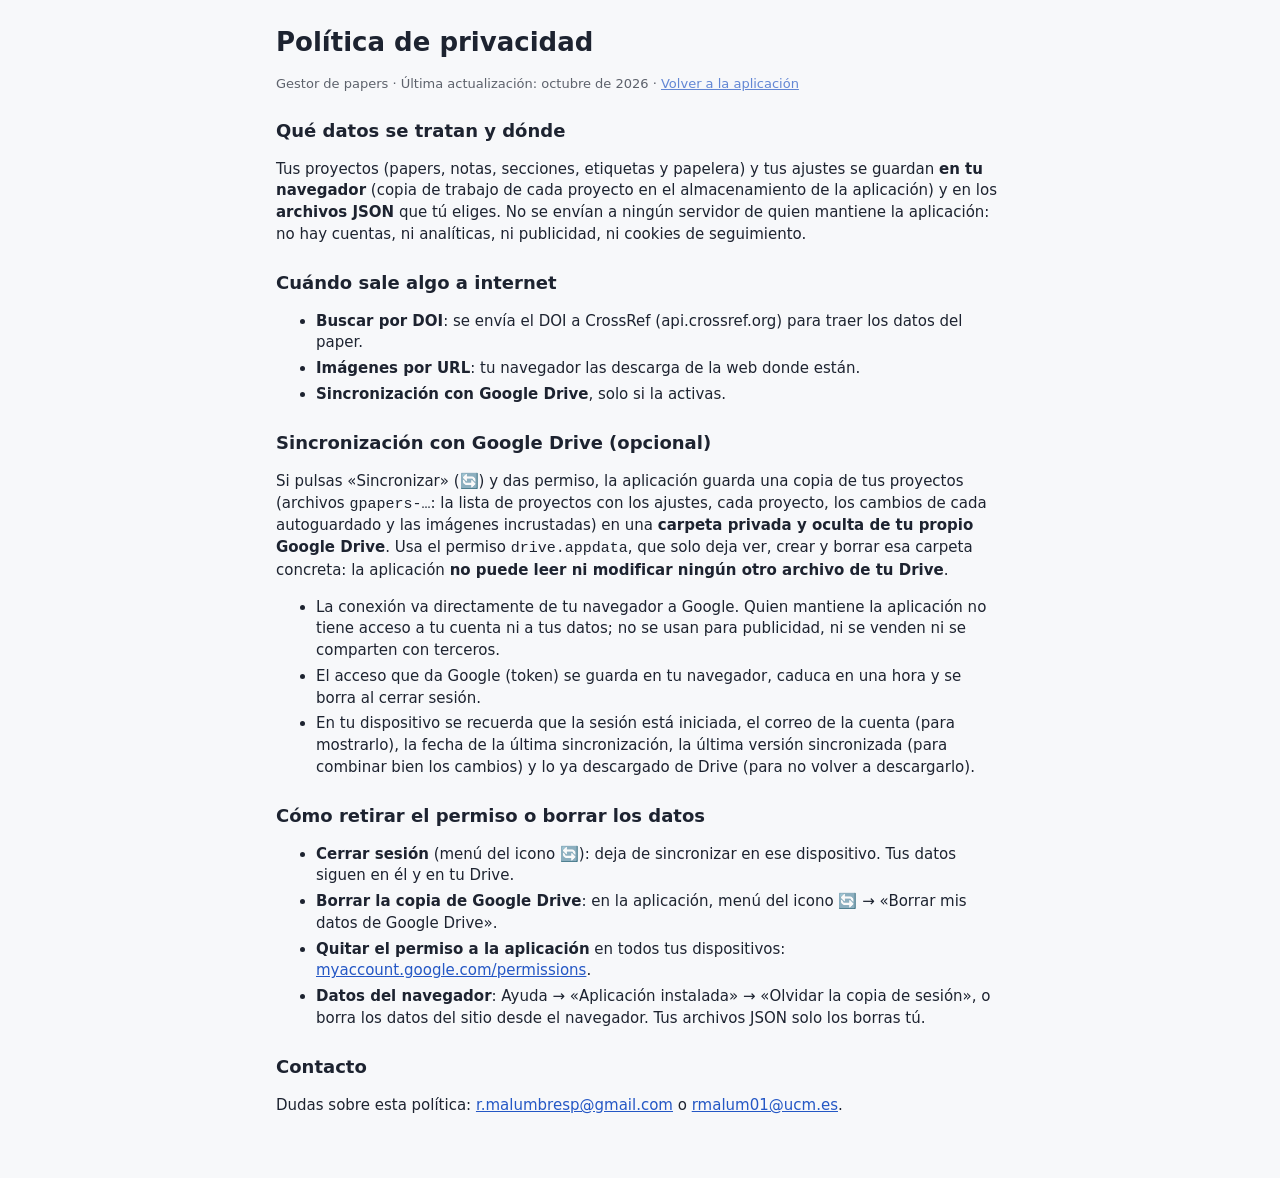
==== privacidad.html @ 2dcca3e3 "Proyectos: varias bibliotecas, un JSON por proyecto y todas en Google Drive (v32.0) - Cabecera «Pape" ====
<!DOCTYPE html>
<html lang="es"><head><meta charset="utf-8">
<meta name="viewport" content="width=device-width,initial-scale=1">
<title>Política de privacidad · Gestor de papers</title><link rel="stylesheet" href="style.css"><link rel="icon" href="icon-192.png">
<style>main.pv{max-width:760px;margin:0 auto;padding:24px 16px 48px}main.pv h1{font-size:26px;margin:0 0 4px}main.pv h2{font-size:18px;margin:24px 0 6px}main.pv li{margin:4px 0}main.pv a{color:var(--pri)}</style></head>
<body><main class="pv">
<h1>Política de privacidad</h1>
<p class="sub">Gestor de papers · Última actualización: octubre de 2026 · <a href="./">Volver a la aplicación</a></p>

<h2>Qué datos se tratan y dónde</h2>
<p>Tus proyectos (papers, notas, secciones, etiquetas y papelera) y tus ajustes se guardan <b>en tu navegador</b> (copia de trabajo de cada proyecto en el almacenamiento de la aplicación) y en los <b>archivos JSON</b> que tú eliges. No se envían a ningún servidor de quien mantiene la aplicación: no hay cuentas, ni analíticas, ni publicidad, ni cookies de seguimiento.</p>

<h2>Cuándo sale algo a internet</h2>
<ul><li><b>Buscar por DOI</b>: se envía el DOI a CrossRef (api.crossref.org) para traer los datos del paper.</li>
<li><b>Imágenes por URL</b>: tu navegador las descarga de la web donde están.</li>
<li><b>Sincronización con Google Drive</b>, solo si la activas.</li></ul>

<h2>Sincronización con Google Drive (opcional)</h2>
<p>Si pulsas «Sincronizar» (🔄) y das permiso, la aplicación guarda una copia de tus proyectos (archivos <code>gpapers-…</code>: la lista de proyectos con los ajustes, cada proyecto, los cambios de cada autoguardado y las imágenes incrustadas) en una <b>carpeta privada y oculta de tu propio Google Drive</b>. Usa el permiso <code>drive.appdata</code>, que solo deja ver, crear y borrar esa carpeta concreta: la aplicación <b>no puede leer ni modificar ningún otro archivo de tu Drive</b>.</p>
<ul><li>La conexión va directamente de tu navegador a Google. Quien mantiene la aplicación no tiene acceso a tu cuenta ni a tus datos; no se usan para publicidad, ni se venden ni se comparten con terceros.</li>
<li>El acceso que da Google (token) se guarda en tu navegador, caduca en una hora y se borra al cerrar sesión.</li>
<li>En tu dispositivo se recuerda que la sesión está iniciada, el correo de la cuenta (para mostrarlo), la fecha de la última sincronización, la última versión sincronizada (para combinar bien los cambios) y lo ya descargado de Drive (para no volver a descargarlo).</li></ul>

<h2>Cómo retirar el permiso o borrar los datos</h2>
<ul><li><b>Cerrar sesión</b> (menú del icono 🔄): deja de sincronizar en ese dispositivo. Tus datos siguen en él y en tu Drive.</li>
<li><b>Borrar la copia de Google Drive</b>: en la aplicación, menú del icono 🔄 → «Borrar mis datos de Google Drive».</li>
<li><b>Quitar el permiso a la aplicación</b> en todos tus dispositivos: <a href="https://myaccount.google.com/permissions">myaccount.google.com/permissions</a>.</li>
<li><b>Datos del navegador</b>: Ayuda → «Aplicación instalada» → «Olvidar la copia de sesión», o borra los datos del sitio desde el navegador. Tus archivos JSON solo los borras tú.</li></ul>

<h2>Contacto</h2>
<p>Dudas sobre esta política: <a href="mailto:r.malumbresp@gmail.com">r.malumbresp@gmail.com</a> o <a href="mailto:rmalum01@ucm.es">rmalum01@ucm.es</a>.</p>
</main></body></html>
---- style.css ----
:root{--bg:#f7f8fa;--fg:#1d2330;--card:#fff;--bd:#d5d9e2;--pri:#2457c5;--red:#b3261e}
@media(prefers-color-scheme:dark){:root{--bg:#161a22;--fg:#e6e9f0;--card:#1f2430;--bd:#394055;--pri:#6e97ee;--red:#f2877f}}
*{box-sizing:border-box}body{margin:0;font:15px/1.45 system-ui,sans-serif;background:var(--bg);color:var(--fg)}
header{display:flex;flex-wrap:wrap;gap:12px;align-items:center;padding:10px 16px;border-bottom:1px solid var(--bd)}
h1{margin:0;font-size:20px}#fname{opacity:.7;flex:1;white-space:nowrap;overflow:hidden;text-overflow:ellipsis;min-width:8ch}
.pj{display:flex;align-items:center;gap:2px;margin-left:-6px}.pjs{font-size:20px;opacity:.4;margin-right:4px}#pjName{font-weight:600;font-size:18px;font-family:inherit;color:inherit;background:none;border:0;border-bottom:1px dashed transparent;border-radius:0;padding:2px 2px;max-width:40vw;min-width:4ch;field-sizing:content}#pjName:hover{border-bottom-color:var(--bd)}#pjName:focus{outline:none;border-bottom:1px solid var(--pri)}#pjBtn{padding:2px 7px;font-size:13px;line-height:1.2}#ctx .pji small{opacity:.6;margin-left:6px}#ctx hr{border:0;border-top:1px solid var(--bd);margin:4px 0;width:100%}
#app{display:grid;grid-template-columns:280px 1fr;gap:16px;padding:16px}
@media(max-width:760px){#app{grid-template-columns:1fr}}
aside{display:flex;flex-direction:column;gap:10px}
.row{display:flex;flex-wrap:wrap;gap:8px;align-items:center}
input,select,textarea,button{font:inherit;color:inherit;background:var(--card);border:1px solid var(--bd);border-radius:6px;padding:6px 9px}
textarea{width:100%;min-height:90px}button{cursor:pointer}button.pri{background:var(--pri);color:#fff;border-color:var(--pri)}
button.danger{color:var(--red)}input[type=color]{padding:0;width:36px;height:32px}
.card{background:var(--card);border:1px solid var(--bd);border-radius:8px;padding:12px;margin-top:10px}
.card h3{margin:0 0 4px}.card a,dialog a{color:var(--pri);word-break:break-all}.empty{opacity:.7}
.chip{display:inline-block;margin:2px 4px 2px 0;padding:2px 10px;border-radius:99px;border:2px solid var(--c);font-size:13px;opacity:.55;user-select:none}
.chip.on{background:var(--c);color:#fff;opacity:1;text-shadow:0 0 2px #0008}.chip[onclick]{cursor:pointer}
dialog{width:min(760px,96vw);max-height:92vh;overflow:auto;background:var(--bg);color:var(--fg);border:1px solid var(--bd);border-radius:10px}
dialog::backdrop{background:#0006}.tabs{display:flex;gap:6px;margin:10px 0}.tabs .on{background:var(--pri);color:#fff}
.grid{display:grid;grid-template-columns:1fr 1fr;gap:8px}.grid label{display:flex;flex-direction:column;font-size:13px}
.grid .w{grid-column:1/-1}@media(max-width:560px){.grid{grid-template-columns:1fr}}
.grid label.chk{flex-direction:row;align-items:center;gap:6px;grid-column:1/-1}
h2.grp{border-left:6px solid;padding-left:8px;margin:20px 0 0;font-size:17px}
.sel{display:flex;gap:6px;align-items:center;font-size:13px;opacity:.85}.sel input{width:auto}aside .row select{flex:1}
#app{grid-template-columns:auto 1fr}main{min-width:0}
aside{width:272px;gap:2px;transition:width .15s}aside.min{width:48px}
.sh{display:flex;gap:10px;align-items:center;width:100%;position:relative;text-align:left;background:none;border:0;padding:8px 10px;font-weight:600}
.sh:hover{background:var(--card)}.ic{width:24px;text-align:center;font-size:17px}
.sb{padding:2px 6px 12px;display:flex;flex-direction:column;gap:8px}.sb button{text-align:left}#sortUI{display:flex;flex-direction:column;gap:6px}
.sg.fold .sb,aside.min .sb,aside.min .lbl{display:none}
.dot{display:inline-block;width:8px;height:8px;border-radius:50%;background:var(--pri);margin-left:auto}.dot[hidden]{display:none}
aside.min .dot{position:absolute;top:6px;right:6px}.sb .chip{margin:2px 4px 2px 0}.sub{font-size:13px;opacity:.7}
@media(max-width:760px){#app{grid-template-columns:auto 1fr}aside{width:220px}aside.min{width:48px}}
.bar{display:flex;flex-wrap:wrap;align-items:center;gap:6px}.chips{display:flex;flex-wrap:wrap;align-items:center}.mode{margin:2px 4px;font-size:13px}
.tg{font-weight:600}.tg.on{border-color:var(--pri)}.chips[hidden]{display:none}
.th{display:flex;flex-wrap:wrap;align-items:center;gap:4px 10px}.th h3{margin:0}.tl{display:inline-flex;flex-wrap:wrap}.card>.tl{display:flex;margin-bottom:2px}
#ctx{position:fixed;z-index:50;display:flex;flex-direction:column;min-width:180px;padding:4px;background:var(--card);border:1px solid var(--bd);border-radius:8px;box-shadow:0 4px 16px #0004}
#ctx[hidden]{display:none}#ctx button{border:0;background:none;text-align:left}#ctx button:hover{background:var(--bg)}.ctxh{font-size:12px;opacity:.7;padding:4px 8px}
.ct{display:flex;align-items:center;gap:10px;margin-bottom:4px}
.sm,.ct button{font-size:13px;padding:1px 8px}.ct .rd{margin-left:auto}.ct .x{margin-left:0;border:0;background:none;color:var(--red);font-size:16px;line-height:1;padding:2px 6px}
.nts{margin-top:8px;display:flex;flex-direction:column;gap:8px;border-left:3px solid var(--bd);padding-left:10px}.ntx{white-space:pre-wrap;margin-top:2px}
.tabs{gap:18px;margin:8px 0 12px;border-bottom:1px solid var(--bd)}
.tabs button{border:0;border-bottom:2px solid transparent;border-radius:0;background:none;padding:6px 2px;opacity:.65}
.tabs .on{background:none;color:inherit;border-bottom-color:var(--pri);opacity:1;font-weight:600}
.dh{position:sticky;top:0;z-index:2;display:flex;align-items:flex-start;justify-content:space-between;gap:12px;background:var(--bg);padding:8px 0}
.dh h2{margin:0;font-size:20px;min-width:0;overflow-wrap:anywhere}.dbtn{display:flex;gap:8px;flex-shrink:0}.dbtn button{white-space:nowrap}
.ct .x{border:1px solid var(--red);border-radius:6px;padding:0 7px;line-height:1.3}
.gbox{border:2px dashed transparent;border-radius:10px;padding:0 6px 10px}.gbox.over{border-color:var(--pri);background:color-mix(in srgb,var(--pri) 8%,transparent)}
.card.over{outline:2px solid var(--pri)}.card.drag{opacity:.45}.card[draggable=true],.chip[draggable=true]{cursor:grab}
.drop{padding:12px;border:1px dashed var(--bd);border-radius:8px;text-align:center}
.trb{margin-top:auto}#cfg label{display:flex;flex-direction:column;gap:4px;margin:8px 0}#cfg label.row{flex-direction:row;align-items:center}
#reopen{align-self:stretch;font-size:11px;line-height:1.05;padding:0 9px}
.cpick{display:grid;grid-template-columns:1fr 1fr;gap:2px 12px;margin:0 0 10px}.cpick label{margin:2px 0}.cpick button{grid-column:1/-1;justify-self:start;margin-top:6px}
@media(max-width:520px){.cpick{grid-template-columns:1fr}}
.sct{margin-top:12px;display:flex;flex-direction:column;gap:6px}.scr{display:flex;justify-content:space-between;align-items:center;gap:10px}
.scb{display:flex;gap:4px}.scb button{font-size:13px;padding:2px 8px;min-width:130px}.scb button.rec{border-color:var(--pri);color:var(--pri)}
.seg,.stars{display:flex;gap:4px;margin-top:2px}.seg button.on{background:var(--pri);color:#fff;border-color:var(--pri)}
.stars button{border:0;background:none;font-size:22px;line-height:1;padding:0 2px;opacity:.35}.stars button.on{opacity:1;color:#e0a100}
.au{display:flex;flex-wrap:wrap;justify-content:space-between;align-items:center;gap:4px 12px}.rd{display:inline-flex;align-items:center;gap:8px}
.rst{font-size:12px;padding:0 9px;border:1px solid var(--c);color:var(--c);border-radius:99px;background:none}.stv{color:#e0a100;letter-spacing:1px;font-size:14px}
.ilist{max-height:45vh;overflow:auto;border:1px solid var(--bd);border-radius:8px}.irow{display:flex;gap:8px;align-items:flex-start;padding:6px 10px;border-bottom:1px solid var(--bd);font-size:14px}
.irow input{width:auto;margin-top:4px}.tag-dup{font-size:11px;border:1px solid var(--red);color:var(--red);border-radius:99px;padding:0 6px}#imp textarea{width:100%}
#ex textarea{width:100%;min-height:240px;margin-top:8px}.exchk{display:flex;flex-wrap:wrap;gap:4px 16px}.exchk label.row{flex-direction:row;align-items:center;gap:6px}
.relr{display:block;width:100%;text-align:left;margin-top:4px}.hist{display:flex;flex-direction:column;gap:6px;margin-bottom:8px}.he small{opacity:.7;margin-right:6px}
.ntx{white-space:normal}.md p{margin:.3em 0}.md ul,.md ol{margin:.3em 0;padding-left:1.4em}
.fmt{display:flex;gap:4px;flex-wrap:wrap;margin:6px 0 4px}.fmt button{font-size:13px;padding:1px 9px}.fmt button.on{border-color:var(--pri);color:var(--pri)}

.tplr{display:flex;flex-direction:column;gap:4px;margin-bottom:8px}.tplr textarea{width:100%;min-height:60px}
.fmtw{display:flex;align-items:stretch;gap:6px;margin:6px 0 4px}
.fmth{font-size:13px;font-weight:600;padding:1px 9px;flex-shrink:0}.fmtw.open .fmth{border-color:var(--pri);color:var(--pri)}
.fmtc{display:grid;grid-template-columns:0fr;flex:1;min-width:0;transition:grid-template-columns .3s ease}.fmtw.open .fmtc{grid-template-columns:1fr}
.fmtc>.fmt{overflow:hidden;min-width:0;flex-wrap:nowrap;margin:0;align-items:center;white-space:nowrap}
.fmt .pin{margin-left:auto}.pin:not(.on){filter:grayscale(1);opacity:.55}
@media(prefers-reduced-motion:reduce){.fmtc{transition:none}}
@media(max-width:480px){.fmtw.open .fmtc>.fmt{overflow-x:auto}}
a.nl{color:var(--pri);cursor:pointer;text-decoration:underline dotted}a.nl:hover{background:color-mix(in srgb,var(--pri) 12%,transparent);border-radius:4px}
.nl.broken{color:var(--red);font-size:.9em}.nt.hl{outline:2px solid var(--pri);border-radius:8px;padding:4px}
.svp{margin-top:12px}.svp h3{margin:0 0 4px}.svp .nt{margin:6px 0 6px 10px}#svB{max-height:50vh;overflow:auto;border-top:1px solid var(--bd);margin-top:8px}
.lkr{display:block;width:100%;text-align:left;margin-top:4px}
.trb{margin-top:auto}.trb+.cfgb{margin-top:0}
.sbinfo{margin:6px 0 0;padding:0 10px;font-size:13px;line-height:1.35;opacity:.7}.sbinfo a{color:inherit}aside.min .sbinfo{display:none}   /* qué es la app y enlace a la privacidad, siempre visibles (lo pide Google para verificar la marca) */
.sbsep{border:0;border-top:1px solid var(--bd);margin:6px 10px;align-self:stretch}
.shs{padding:3px 10px;font-size:13px;font-weight:400;opacity:.7}.shs:hover{opacity:1}.shs .ic{font-size:14px}   /* Ayuda, Privacidad y Créditos: más bajos y discretos */
.smb{display:flex;flex-direction:column;gap:2px;padding-left:12px}#sg-more.fold .smb,aside.min .car{display:none}.car{margin-left:auto;font-size:11px;transition:transform .15s}#sg-more:not(.fold) .car{transform:rotate(90deg)}   /* plegados por defecto bajo «Información» */
.twrap{overflow-x:auto;margin-top:10px;border:1px solid var(--bd);border-radius:8px}.tbl{width:100%;border-collapse:collapse;font-size:13px;background:var(--card)}
.tbl th,.tbl td{padding:5px 8px;border-bottom:1px solid var(--bd);text-align:left;vertical-align:middle}.tbl th{white-space:nowrap}.tbl th.sortable{cursor:pointer}.tbl th.sortable:hover{color:var(--pri)}
.tbl .tt{min-width:180px;font-weight:600}.tbl a.tl2{cursor:pointer}.tbl a.tl2:hover{color:var(--pri);text-decoration:underline}.tbl td input[type=checkbox]{width:auto}.tbl .nw{white-space:nowrap}
.tbl tr.rn td{background:var(--bg)}.tbl .chip{font-size:11px;padding:0 7px;margin:1px 3px 1px 0}.tbl .x{border:1px solid var(--red);color:var(--red);border-radius:6px;background:none;padding:0 7px}
.rw.over{background:color-mix(in srgb,var(--pri) 10%,transparent)}.rw.drag{opacity:.45}.rw[draggable=true]{cursor:grab}
#gr{width:min(920px,96vw)}.grhelp{margin-top:8px;padding:14px 18px;border:1px dashed var(--bd);border-radius:8px;font-size:14px;opacity:.6}.grhelp h3{font-size:15px;margin:12px 0 4px}.grhelp h3:first-child{margin-top:0}.grhelp p{margin:4px 0}.grhelp ul,.grhelp ol{margin:4px 0;padding-left:22px}.grhelp li{margin:2px 0}.grtmp{margin-top:10px!important;font-style:italic;font-size:13px}   /* explicación provisional (sin relaciones) */
#gr svg{width:100%;height:auto;max-height:70vh;border:1px solid var(--bd);border-radius:8px;background:var(--card)}#gr .nd{cursor:pointer}#gr .nd:hover circle{stroke:var(--pri);stroke-width:3}#gr text{fill:var(--fg);font-size:11px;pointer-events:none;paint-order:stroke;stroke:var(--card);stroke-width:4px;stroke-linejoin:round}

.stv.none{opacity:.35}.ct .x{flex-shrink:0}

/* F2: barra lateral con fondo y borde propios; «Gestionar» junto al título del grupo, solo en el hueco que deja el texto */
aside{background:color-mix(in srgb,var(--fg) 6%,var(--bg));border:1px solid var(--bd);border-radius:10px;padding:6px 4px}
.sgh{display:flex;align-items:center;min-width:0}.sgh .sh{width:auto;flex:0 0 auto}.sgh .dot{margin-left:6px}
.mgb{flex:1 1 0;min-width:0;overflow:hidden;white-space:nowrap;text-overflow:ellipsis;text-align:center;font-size:12px;padding:2px 6px;margin-right:4px}
aside.min .mgb{display:none}aside.min .sgh .sh{width:100%}

/* F3: cabecera fija de los diálogos (sin hueco por encima) que se estrecha al hacer scroll; apartados plegables de Configuración */
dialog{padding:0 16px 16px}dialog>:first-child:not(.dh){margin-top:16px}
dialog>.dh{margin:0 -16px 8px;padding:16px 16px 8px;align-items:center;border-bottom:1px solid transparent;transition:padding .2s,margin .2s,border-color .2s,box-shadow .2s}
dialog>.dh>*{min-height:34px;display:flex;align-items:center}.dh h2{line-height:1.2;transition:font-size .2s}
dialog>.dh.sm{padding-top:4px;padding-bottom:4px;margin-bottom:20px;border-color:var(--bd);box-shadow:0 2px 6px #0002}dialog>.dh.sm h2{font-size:15px}
details.cs{border:1px solid var(--bd);border-radius:8px;margin:10px 0;background:var(--card)}
details.cs>summary{cursor:pointer;font-size:16px;font-weight:700;padding:9px 12px;list-style:none;display:flex;align-items:center;gap:8px;color:var(--pri)}
details.cs>summary::-webkit-details-marker{display:none}details.cs>summary::before{content:"▸";transition:transform .15s;display:inline-block}details.cs[open]>summary::before{transform:rotate(90deg)}
details.cs[open]>summary{border-bottom:1px solid var(--bd)}.csb{padding:6px 12px 10px}.csb .sct{margin-top:4px}

/* F5: editor de notas con formato en vivo; la barra «Aa» vive dentro del borde del cuadro */
.nbox{border:1px solid var(--bd);border-radius:8px;background:var(--card);margin:6px 0 4px}.nbox:focus-within{border-color:var(--pri);box-shadow:0 0 0 1px var(--pri)}
.ned{min-height:5.2em;padding:8px 10px 2px;outline:none;overflow-wrap:anywhere;cursor:text}.ned div{min-height:1.4em}.ned ul,.ned ol{margin:.2em 0;padding-left:1.4em}
.ned a.nl{user-select:all}.nbox .fmtw{margin:0;padding:2px 6px 6px}.nbox .fmth{border:1px solid var(--bd);background:var(--bg)}

/* F6: barra lateral pegada al borde izquierdo y a todo el alto; búsqueda en una fila; etiquetas en la barra de la tarjeta */
body{min-height:100vh;display:flex;flex-direction:column}#app{flex:1;padding-left:0}
aside{border-left:0;border-radius:0 10px 10px 0;padding-left:6px}
#sg-search .sgh input{flex:1;min-width:0;margin:0 6px 0 2px}#sg-search .sgh .sh{padding:8px 6px 8px 10px}
#sg-search.fold .sgh input,aside.min #sg-search .sgh input{display:none}
.ct .tl{display:flex;flex-wrap:nowrap;align-items:center;margin:0 6px;flex:0 0 auto}.ct .tl .chip{white-space:nowrap}
#app{padding:0}main{padding:16px 16px 16px 0}aside{border-radius:0;border-top:0;border-bottom:0}

/* F8: imagen del paper */
.pimg{display:flex;align-items:center;justify-content:center;overflow:hidden;background:var(--bg);border:1px dashed var(--bd);border-radius:8px;flex:0 0 auto;font-size:22px;opacity:1}
.pimg img{width:100%;height:100%;object-fit:cover;display:block}.pimg.big{width:120px;height:120px;font-size:44px;cursor:pointer}.pimg.sm{width:48px;height:48px;font-size:20px}.pimg.xs{width:28px;height:28px;font-size:14px;display:inline-flex;vertical-align:middle;margin-right:8px}
.pimg.locked{cursor:pointer;opacity:.6}.pimg:has(img){border-style:solid}.imgx{font-size:18px;color:var(--red)}
.imgrow{display:flex;align-items:center;gap:12px}.pimgprev{display:flex;justify-content:center;margin:8px 0}.pimgbox .pimg.big:hover{border-color:var(--pri)}
.card .th .pimg.sm{margin-right:2px}

/* F9: estilos de cita personalizados */
.cugrid{display:grid;grid-template-columns:1fr 1fr;gap:2px 12px}.cugrid label{margin:4px 0}@media(max-width:560px){.cugrid{grid-template-columns:1fr}}
.cuh{font-weight:700;margin:12px 0 2px}.cuh small{font-weight:400}#cuT{font-family:ui-monospace,Menlo,Consolas,monospace;font-size:13px;min-height:80px}
.cuf{display:flex;flex-wrap:wrap;gap:4px}.cuf button{font-size:12px;padding:1px 8px}.cuprev{border:1px dashed var(--bd);border-radius:8px;padding:8px 10px;display:flex;flex-direction:column;gap:6px}
.culn{overflow-wrap:anywhere}.culn small{opacity:.7}.cuhelp code{background:var(--bg);padding:0 3px;border-radius:3px}

/* F10: barra de formato arriba, imagen junto a los títulos, columna de imagen en la tabla */
.nbox .fmtw{padding:6px 6px 0}.ned{padding:6px 10px 8px}
.titlerow{display:flex;gap:12px;align-items:stretch}.titlecol{flex:1;min-width:0;display:flex;flex-direction:column;gap:8px}.titlecol label{margin:0}
.titlerow .pimgbox{display:flex}.titlerow .pimg.big{width:104px;height:auto;min-height:104px;align-self:stretch;font-size:36px}
.pastez{border:1px dashed var(--bd);border-radius:8px;padding:10px;text-align:center;margin:8px 0;opacity:.8}.pastez:focus{outline:2px solid var(--pri);opacity:1}
.tbl td.timg{width:1%;padding:2px 6px}.tbl td.timg .pimg.xs{margin:0;width:36px;height:36px}

.cuf2{width:300px;max-height:68vh;overflow:auto;padding:2px 6px 6px}.cuf2 label{display:flex;flex-direction:column;gap:2px;font-size:13px;margin:4px 0}.cuf2 label.row{flex-direction:row;align-items:center;margin:2px 0}
.cuf2 input,.cuf2 select{font-size:13px;padding:3px 6px;width:100%}.cuf2 input[type=checkbox]{width:auto}.cuf2 code{background:var(--bg);padding:0 3px;border-radius:3px}.cuh2{font-weight:700;font-size:13px;margin:8px 0 0;border-top:1px solid var(--bd);padding-top:6px}
.cugrid2{display:grid;grid-template-columns:1fr 1fr;gap:6px}.cuf2 small{font-size:12px;opacity:.8}

/* F12: tipos propios */
.ctf{display:flex;flex-direction:column;gap:2px}.ctr{display:grid;grid-template-columns:minmax(0,1fr) minmax(0,1fr);gap:8px;align-items:center}.ctr label.row{margin:2px 0}.ctr input[type=text],.ctr input:not([type]){padding:3px 8px}
@media(max-width:560px){.ctr{grid-template-columns:1fr}}

/* F12: ayuda */
#help{width:min(860px,96vw)}#hpq{width:100%;margin:6px 0 4px}.hp h4{margin:14px 0 4px}.hp p,.hp ul,.hp ol{margin:6px 0}.hp li{margin:3px 0}.hp code,kbd{background:var(--bg);border:1px solid var(--bd);border-radius:4px;padding:0 4px;font-size:.9em}
.hpt{border-collapse:collapse;width:100%;margin:6px 0}.hpt th,.hpt td{border-top:1px solid var(--bd);padding:4px 8px;text-align:left;vertical-align:top;font-weight:400}.hpt th{white-space:nowrap;width:1%}
#hpb>details{scroll-margin-top:64px}

/* F13: aviso (toast) */
#toast{position:fixed;left:50%;bottom:16px;transform:translateX(-50%);z-index:100;display:flex;align-items:center;gap:10px;max-width:min(92vw,640px);background:var(--fg);color:var(--bg);padding:10px 14px;border-radius:10px;box-shadow:0 4px 16px #0005}
#toast[hidden]{display:none}#toast button{background:var(--bg);color:var(--fg);border-color:transparent}
#syncBtn{position:relative}.syl{margin-left:6px}#syncBtn:not([data-st=off]) .syl{display:none}#syncBtn[hidden]{display:none}.syi{display:inline-block}
.syb{position:absolute;right:3px;bottom:3px;width:9px;height:9px;border-radius:50%;box-shadow:0 0 0 2px var(--card);display:none}
#syncBtn:not([data-st=off]) .syb{display:block}#syncBtn[data-st=ok] .syb{background:#27ae60}#syncBtn[data-st=busy] .syb{background:var(--pri)}
#syncBtn[data-st=pend] .syb,#syncBtn[data-st=manual] .syb,#syncBtn[data-st=wait] .syb,#syncBtn[data-st=reconnect] .syb{background:#e0a100}#syncBtn[data-st=error] .syb{background:var(--red)}
#syncBtn[data-st=busy] .syi{animation:sySpin 1s linear infinite}@keyframes sySpin{to{transform:rotate(360deg)}}
@media(prefers-reduced-motion:reduce){#syncBtn[data-st=busy] .syi{animation:none}}
#sy,#pv{width:min(640px,96vw)}#cr{width:min(380px,92vw)}
.cred{display:grid;grid-template-columns:auto 1fr;gap:8px 24px;margin:8px 0 4px}.cred dt{font-weight:600;color:var(--pri)}.cred dd{margin:0;opacity:.75}.cred a{color:inherit}.sytx h4{margin:16px 0 4px}.sytx ul,.sytx ol{padding-left:22px}.sytx li{margin:3px 0}
.sybt{margin-top:14px;justify-content:flex-end}.sypv{margin-top:14px;padding:10px;border:1px solid var(--bd);border-radius:8px;background:var(--card)}
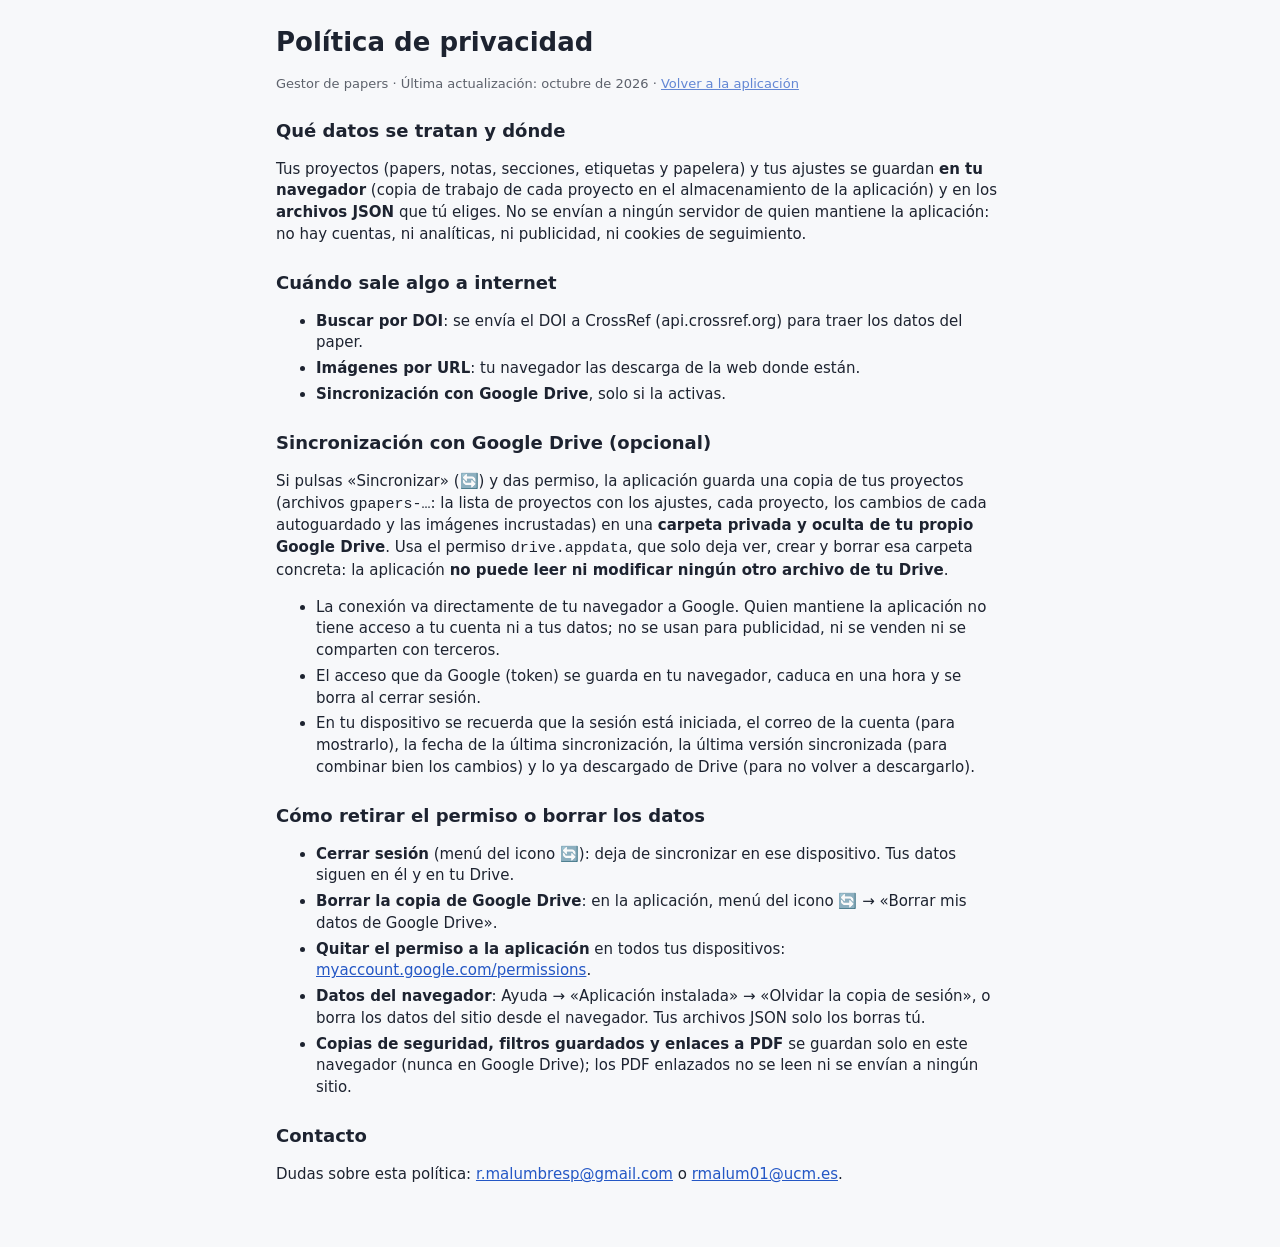
==== commit c46cc7dd: "Copiar cita, filtros guardados y progreso del proyecto; ayuda, README y privacidad (v32.1) Co-Author" ====
--- a/privacidad.html
+++ b/privacidad.html
@@ -25,7 +25,8 @@
 <ul><li><b>Cerrar sesión</b> (menú del icono 🔄): deja de sincronizar en ese dispositivo. Tus datos siguen en él y en tu Drive.</li>
 <li><b>Borrar la copia de Google Drive</b>: en la aplicación, menú del icono 🔄 → «Borrar mis datos de Google Drive».</li>
 <li><b>Quitar el permiso a la aplicación</b> en todos tus dispositivos: <a href="https://myaccount.google.com/permissions">myaccount.google.com/permissions</a>.</li>
-<li><b>Datos del navegador</b>: Ayuda → «Aplicación instalada» → «Olvidar la copia de sesión», o borra los datos del sitio desde el navegador. Tus archivos JSON solo los borras tú.</li></ul>
+<li><b>Datos del navegador</b>: Ayuda → «Aplicación instalada» → «Olvidar la copia de sesión», o borra los datos del sitio desde el navegador. Tus archivos JSON solo los borras tú.</li>
+<li><b>Copias de seguridad, filtros guardados y enlaces a PDF</b> se guardan solo en este navegador (nunca en Google Drive); los PDF enlazados no se leen ni se envían a ningún sitio.</li></ul>
 
 <h2>Contacto</h2>
 <p>Dudas sobre esta política: <a href="mailto:r.malumbresp@gmail.com">r.malumbresp@gmail.com</a> o <a href="mailto:rmalum01@ucm.es">rmalum01@ucm.es</a>.</p>
--- a/style.css
+++ b/style.css
@@ -80,7 +80,7 @@
 .trb{margin-top:auto}.trb+.cfgb{margin-top:0}
 .sbinfo{margin:6px 0 0;padding:0 10px;font-size:13px;line-height:1.35;opacity:.7}.sbinfo a{color:inherit}aside.min .sbinfo{display:none}   /* qué es la app y enlace a la privacidad, siempre visibles (lo pide Google para verificar la marca) */
 .sbsep{border:0;border-top:1px solid var(--bd);margin:6px 10px;align-self:stretch}
-.shs{padding:3px 10px;font-size:13px;font-weight:400;opacity:.7}.shs:hover{opacity:1}.shs .ic{font-size:14px}   /* Ayuda, Privacidad y Créditos: más bajos y discretos */
+.shs{padding:3px 10px;font-size:13px;font-weight:400;opacity:.7}.shs:hover{opacity:1}.shs .ic{font-size:14px}.shs[hidden]{display:none}   /* Ayuda, Privacidad y Créditos: más bajos y discretos */
 .smb{display:flex;flex-direction:column;gap:2px;padding-left:12px}#sg-more.fold .smb,aside.min .car{display:none}.car{margin-left:auto;font-size:11px;transition:transform .15s}#sg-more:not(.fold) .car{transform:rotate(90deg)}   /* plegados por defecto bajo «Información» */
 .twrap{overflow-x:auto;margin-top:10px;border:1px solid var(--bd);border-radius:8px}.tbl{width:100%;border-collapse:collapse;font-size:13px;background:var(--card)}
 .tbl th,.tbl td{padding:5px 8px;border-bottom:1px solid var(--bd);text-align:left;vertical-align:middle}.tbl th{white-space:nowrap}.tbl th.sortable{cursor:pointer}.tbl th.sortable:hover{color:var(--pri)}
@@ -166,3 +166,7 @@
 #sy,#pv{width:min(640px,96vw)}#cr{width:min(380px,92vw)}
 .cred{display:grid;grid-template-columns:auto 1fr;gap:8px 24px;margin:8px 0 4px}.cred dt{font-weight:600;color:var(--pri)}.cred dd{margin:0;opacity:.75}.cred a{color:inherit}.sytx h4{margin:16px 0 4px}.sytx ul,.sytx ol{padding-left:22px}.sytx li{margin:3px 0}
 .sybt{margin-top:14px;justify-content:flex-end}.sypv{margin-top:14px;padding:10px;border:1px solid var(--bd);border-radius:8px;background:var(--card)}
+.dpg{border:1px solid var(--bd);border-radius:8px;padding:8px 10px;margin:10px 0}.dpt{font-size:12px;font-weight:600;opacity:.7;margin-bottom:4px}#bk .irow small,#dp .irow small{opacity:.75}
+#ps .pji2{display:block;width:100%;text-align:left;margin:4px 0}#ps .pji2 small{opacity:.6;margin-left:6px}
+.pdfrow{display:flex;flex-wrap:wrap;gap:8px;align-items:center}.pdfrow small{flex-basis:100%;opacity:.7}.pdfrow label{display:flex;align-items:center;gap:4px}
+#pjProg{display:flex;align-items:center;gap:6px;font-size:12px;opacity:.85}.pjb{display:flex;width:70px;height:7px;border-radius:99px;background:var(--bd);overflow:hidden}.pjb i{display:block;height:100%}.cpb{padding:2px 6px}#sg-search .sb .row select{flex:1;min-width:0}
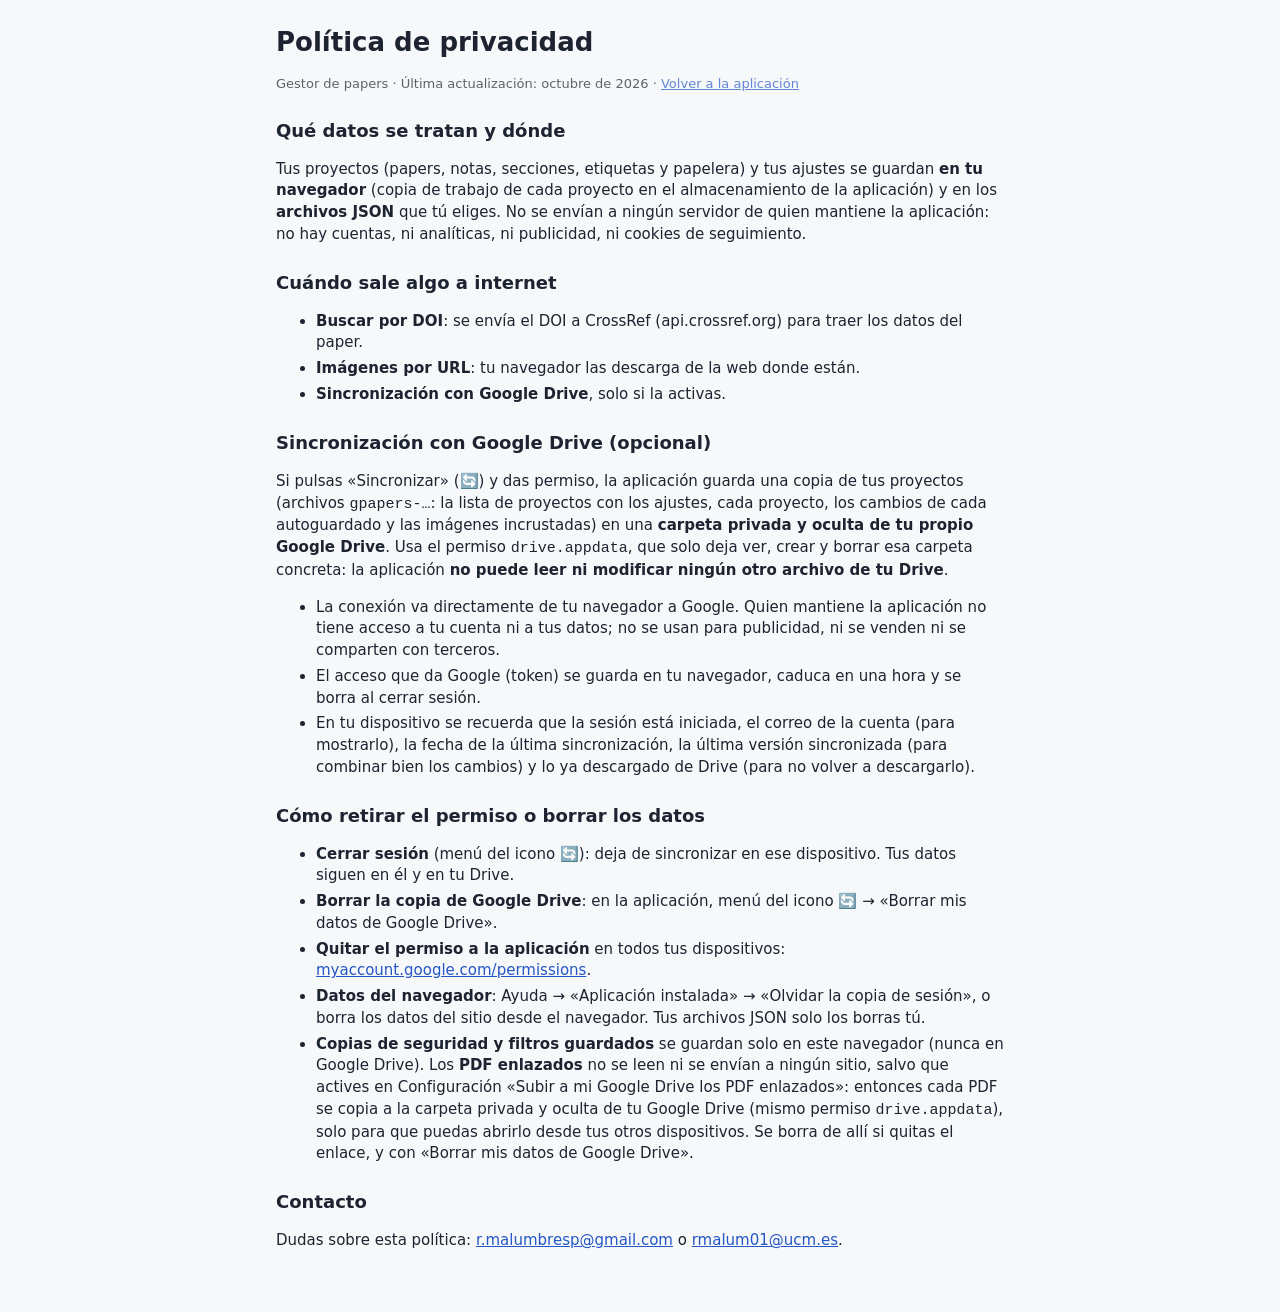
==== commit cbed03a7: "Opción «Subir a mi Google Drive los PDF enlazados» (carpeta oculta, abrir desde otros dispositivos) " ====
--- a/privacidad.html
+++ b/privacidad.html
@@ -26,7 +26,7 @@
 <li><b>Borrar la copia de Google Drive</b>: en la aplicación, menú del icono 🔄 → «Borrar mis datos de Google Drive».</li>
 <li><b>Quitar el permiso a la aplicación</b> en todos tus dispositivos: <a href="https://myaccount.google.com/permissions">myaccount.google.com/permissions</a>.</li>
 <li><b>Datos del navegador</b>: Ayuda → «Aplicación instalada» → «Olvidar la copia de sesión», o borra los datos del sitio desde el navegador. Tus archivos JSON solo los borras tú.</li>
-<li><b>Copias de seguridad, filtros guardados y enlaces a PDF</b> se guardan solo en este navegador (nunca en Google Drive); los PDF enlazados no se leen ni se envían a ningún sitio.</li></ul>
+<li><b>Copias de seguridad y filtros guardados</b> se guardan solo en este navegador (nunca en Google Drive). Los <b>PDF enlazados</b> no se leen ni se envían a ningún sitio, salvo que actives en Configuración «Subir a mi Google Drive los PDF enlazados»: entonces cada PDF se copia a la carpeta privada y oculta de tu Google Drive (mismo permiso <code>drive.appdata</code>), solo para que puedas abrirlo desde tus otros dispositivos. Se borra de allí si quitas el enlace, y con «Borrar mis datos de Google Drive».</li></ul>
 
 <h2>Contacto</h2>
 <p>Dudas sobre esta política: <a href="mailto:r.malumbresp@gmail.com">r.malumbresp@gmail.com</a> o <a href="mailto:rmalum01@ucm.es">rmalum01@ucm.es</a>.</p>
--- a/style.css
+++ b/style.css
@@ -170,3 +170,4 @@
 #ps .pji2{display:block;width:100%;text-align:left;margin:4px 0}#ps .pji2 small{opacity:.6;margin-left:6px}
 .pdfrow{display:flex;flex-wrap:wrap;gap:8px;align-items:center}.pdfrow small{flex-basis:100%;opacity:.7}.pdfrow label{display:flex;align-items:center;gap:4px}
 #pjProg{display:flex;align-items:center;gap:6px;font-size:12px;opacity:.85}.pjb{display:flex;width:70px;height:7px;border-radius:99px;background:var(--bd);overflow:hidden}.pjb i{display:block;height:100%}.cpb{padding:2px 6px}#sg-search .sb .row select{flex:1;min-width:0}
+.cfgnote{display:block;margin:-2px 0 8px 24px;opacity:.7}
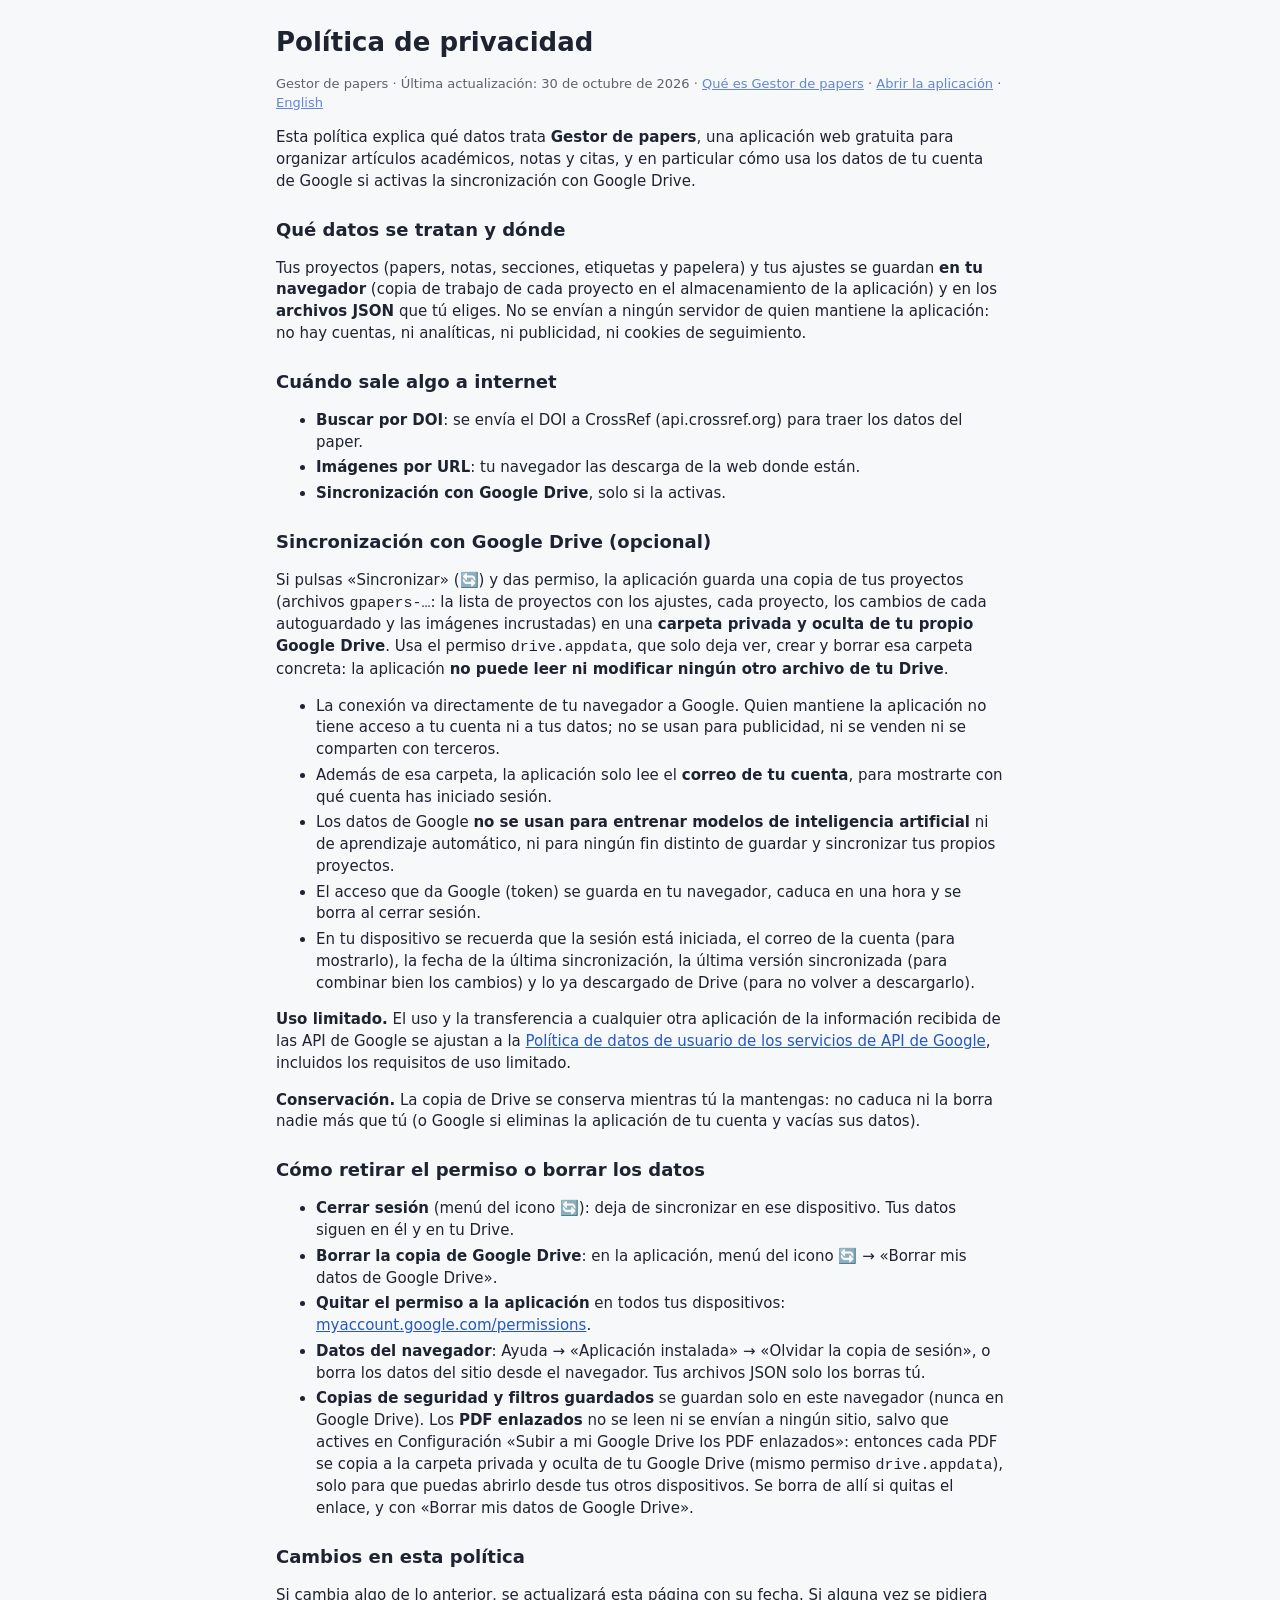
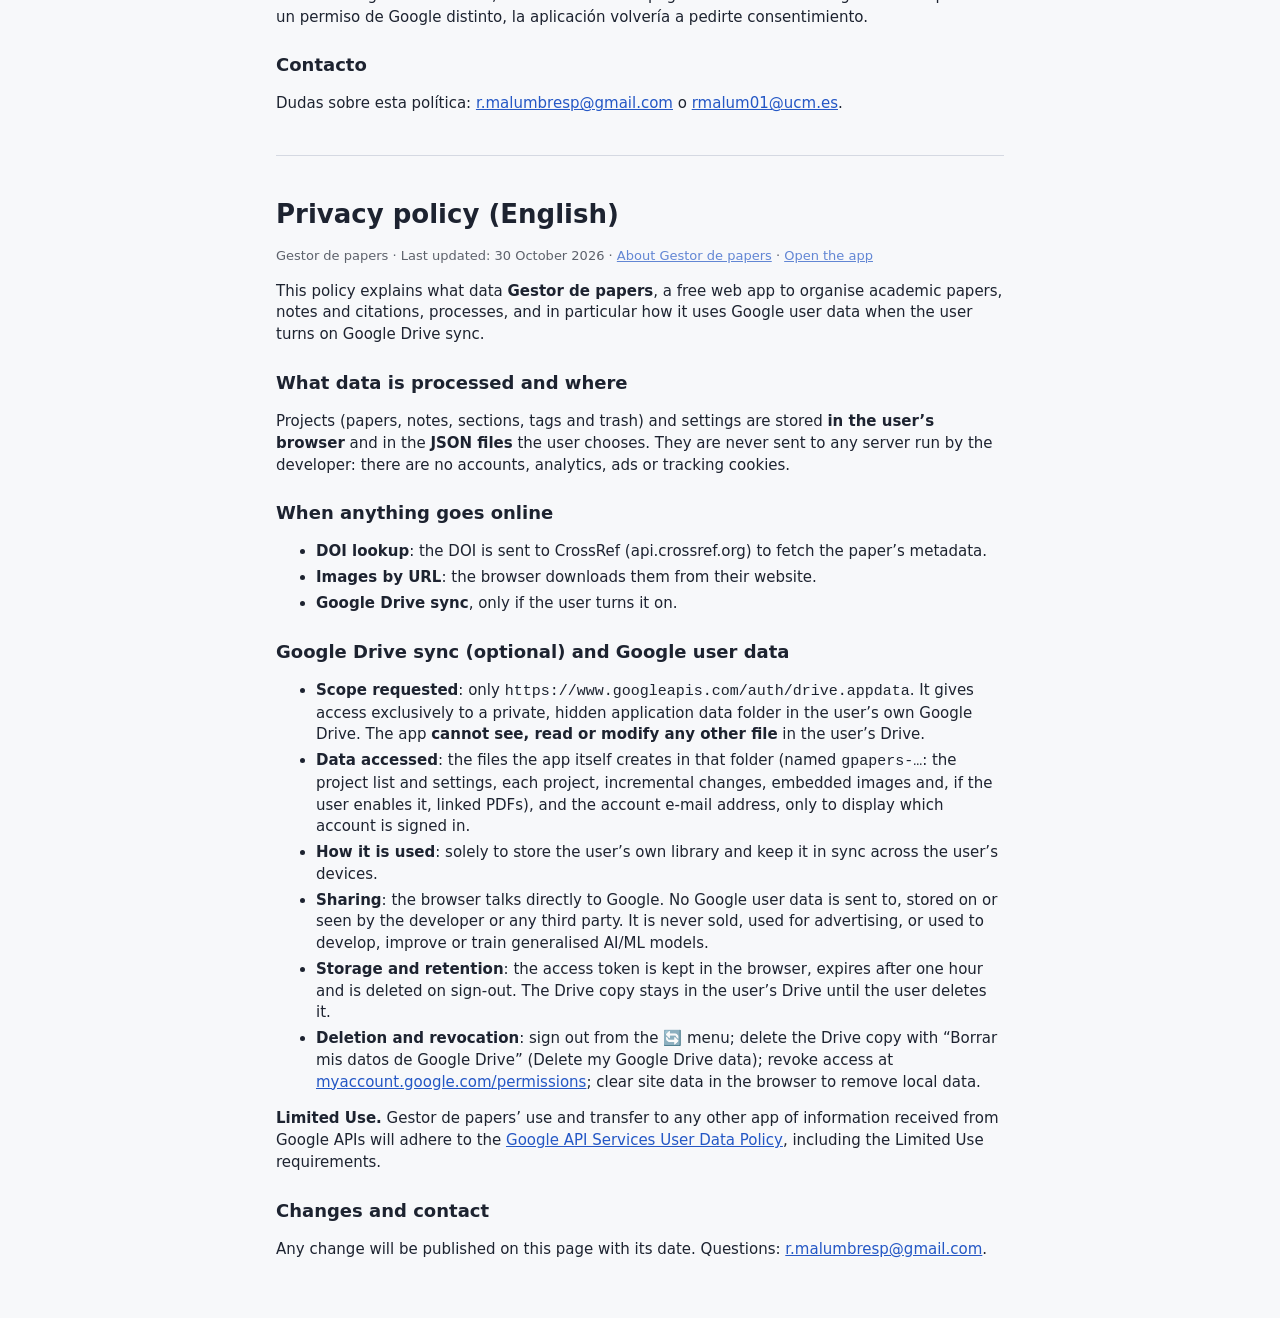
==== commit 09a9da2d: "Página de inicio y política de privacidad bilingües para la verificación OAuth de Google inicio.html" ====
--- a/privacidad.html
+++ b/privacidad.html
@@ -2,10 +2,11 @@
 <html lang="es"><head><meta charset="utf-8">
 <meta name="viewport" content="width=device-width,initial-scale=1">
 <title>Política de privacidad · Gestor de papers</title><link rel="stylesheet" href="style.css"><link rel="icon" href="icon-192.png">
-<style>main.pv{max-width:760px;margin:0 auto;padding:24px 16px 48px}main.pv h1{font-size:26px;margin:0 0 4px}main.pv h2{font-size:18px;margin:24px 0 6px}main.pv li{margin:4px 0}main.pv a{color:var(--pri)}</style></head>
+<style>main.pv{max-width:760px;margin:0 auto;padding:24px 16px 48px}main.pv h1{font-size:26px;margin:0 0 4px}main.pv h2{font-size:18px;margin:24px 0 6px}main.pv li{margin:4px 0}main.pv a{color:var(--pri)}main.pv code{overflow-wrap:anywhere}</style></head>
 <body><main class="pv">
 <h1>Política de privacidad</h1>
-<p class="sub">Gestor de papers · Última actualización: octubre de 2026 · <a href="./">Volver a la aplicación</a></p>
+<p class="sub">Gestor de papers · Última actualización: 30 de octubre de 2026 · <a href="inicio.html">Qué es Gestor de papers</a> · <a href="./">Abrir la aplicación</a> · <a href="#en">English</a></p>
+<p>Esta política explica qué datos trata <b>Gestor de papers</b>, una aplicación web gratuita para organizar artículos académicos, notas y citas, y en particular cómo usa los datos de tu cuenta de Google si activas la sincronización con Google Drive.</p>
 
 <h2>Qué datos se tratan y dónde</h2>
 <p>Tus proyectos (papers, notas, secciones, etiquetas y papelera) y tus ajustes se guardan <b>en tu navegador</b> (copia de trabajo de cada proyecto en el almacenamiento de la aplicación) y en los <b>archivos JSON</b> que tú eliges. No se envían a ningún servidor de quien mantiene la aplicación: no hay cuentas, ni analíticas, ni publicidad, ni cookies de seguimiento.</p>
@@ -18,8 +19,13 @@
 <h2>Sincronización con Google Drive (opcional)</h2>
 <p>Si pulsas «Sincronizar» (🔄) y das permiso, la aplicación guarda una copia de tus proyectos (archivos <code>gpapers-…</code>: la lista de proyectos con los ajustes, cada proyecto, los cambios de cada autoguardado y las imágenes incrustadas) en una <b>carpeta privada y oculta de tu propio Google Drive</b>. Usa el permiso <code>drive.appdata</code>, que solo deja ver, crear y borrar esa carpeta concreta: la aplicación <b>no puede leer ni modificar ningún otro archivo de tu Drive</b>.</p>
 <ul><li>La conexión va directamente de tu navegador a Google. Quien mantiene la aplicación no tiene acceso a tu cuenta ni a tus datos; no se usan para publicidad, ni se venden ni se comparten con terceros.</li>
+<li>Además de esa carpeta, la aplicación solo lee el <b>correo de tu cuenta</b>, para mostrarte con qué cuenta has iniciado sesión.</li>
+<li>Los datos de Google <b>no se usan para entrenar modelos de inteligencia artificial</b> ni de aprendizaje automático, ni para ningún fin distinto de guardar y sincronizar tus propios proyectos.</li>
 <li>El acceso que da Google (token) se guarda en tu navegador, caduca en una hora y se borra al cerrar sesión.</li>
 <li>En tu dispositivo se recuerda que la sesión está iniciada, el correo de la cuenta (para mostrarlo), la fecha de la última sincronización, la última versión sincronizada (para combinar bien los cambios) y lo ya descargado de Drive (para no volver a descargarlo).</li></ul>
+
+<p><b>Uso limitado.</b> El uso y la transferencia a cualquier otra aplicación de la información recibida de las API de Google se ajustan a la <a href="https://developers.google.com/terms/api-services-user-data-policy">Política de datos de usuario de los servicios de API de Google</a>, incluidos los requisitos de uso limitado.</p>
+<p><b>Conservación.</b> La copia de Drive se conserva mientras tú la mantengas: no caduca ni la borra nadie más que tú (o Google si eliminas la aplicación de tu cuenta y vacías sus datos).</p>
 
 <h2>Cómo retirar el permiso o borrar los datos</h2>
 <ul><li><b>Cerrar sesión</b> (menú del icono 🔄): deja de sincronizar en ese dispositivo. Tus datos siguen en él y en tu Drive.</li>
@@ -28,6 +34,32 @@
 <li><b>Datos del navegador</b>: Ayuda → «Aplicación instalada» → «Olvidar la copia de sesión», o borra los datos del sitio desde el navegador. Tus archivos JSON solo los borras tú.</li>
 <li><b>Copias de seguridad y filtros guardados</b> se guardan solo en este navegador (nunca en Google Drive). Los <b>PDF enlazados</b> no se leen ni se envían a ningún sitio, salvo que actives en Configuración «Subir a mi Google Drive los PDF enlazados»: entonces cada PDF se copia a la carpeta privada y oculta de tu Google Drive (mismo permiso <code>drive.appdata</code>), solo para que puedas abrirlo desde tus otros dispositivos. Se borra de allí si quitas el enlace, y con «Borrar mis datos de Google Drive».</li></ul>
 
+<h2>Cambios en esta política</h2>
+<p>Si cambia algo de lo anterior, se actualizará esta página con su fecha. Si alguna vez se pidiera un permiso de Google distinto, la aplicación volvería a pedirte consentimiento.</p>
+
 <h2>Contacto</h2>
 <p>Dudas sobre esta política: <a href="mailto:r.malumbresp@gmail.com">r.malumbresp@gmail.com</a> o <a href="mailto:rmalum01@ucm.es">rmalum01@ucm.es</a>.</p>
+
+<hr id="en" style="border:0;border-top:1px solid var(--bd);margin:40px 0">
+<div lang="en">
+<h1>Privacy policy (English)</h1>
+<p class="sub">Gestor de papers · Last updated: 30 October 2026 · <a href="inicio.html#en">About Gestor de papers</a> · <a href="./">Open the app</a></p>
+<p>This policy explains what data <b>Gestor de papers</b>, a free web app to organise academic papers, notes and citations, processes, and in particular how it uses Google user data when the user turns on Google Drive sync.</p>
+<h2>What data is processed and where</h2>
+<p>Projects (papers, notes, sections, tags and trash) and settings are stored <b>in the user’s browser</b> and in the <b>JSON files</b> the user chooses. They are never sent to any server run by the developer: there are no accounts, analytics, ads or tracking cookies.</p>
+<h2>When anything goes online</h2>
+<ul><li><b>DOI lookup</b>: the DOI is sent to CrossRef (api.crossref.org) to fetch the paper’s metadata.</li>
+<li><b>Images by URL</b>: the browser downloads them from their website.</li>
+<li><b>Google Drive sync</b>, only if the user turns it on.</li></ul>
+<h2>Google Drive sync (optional) and Google user data</h2>
+<ul><li><b>Scope requested</b>: only <code>https://www.googleapis.com/auth/drive.appdata</code>. It gives access exclusively to a private, hidden application data folder in the user’s own Google Drive. The app <b>cannot see, read or modify any other file</b> in the user’s Drive.</li>
+<li><b>Data accessed</b>: the files the app itself creates in that folder (named <code>gpapers-…</code>: the project list and settings, each project, incremental changes, embedded images and, if the user enables it, linked PDFs), and the account e-mail address, only to display which account is signed in.</li>
+<li><b>How it is used</b>: solely to store the user’s own library and keep it in sync across the user’s devices.</li>
+<li><b>Sharing</b>: the browser talks directly to Google. No Google user data is sent to, stored on or seen by the developer or any third party. It is never sold, used for advertising, or used to develop, improve or train generalised AI/ML models.</li>
+<li><b>Storage and retention</b>: the access token is kept in the browser, expires after one hour and is deleted on sign-out. The Drive copy stays in the user’s Drive until the user deletes it.</li>
+<li><b>Deletion and revocation</b>: sign out from the 🔄 menu; delete the Drive copy with “Borrar mis datos de Google Drive” (Delete my Google Drive data); revoke access at <a href="https://myaccount.google.com/permissions">myaccount.google.com/permissions</a>; clear site data in the browser to remove local data.</li></ul>
+<p><b>Limited Use.</b> Gestor de papers’ use and transfer to any other app of information received from Google APIs will adhere to the <a href="https://developers.google.com/terms/api-services-user-data-policy">Google API Services User Data Policy</a>, including the Limited Use requirements.</p>
+<h2>Changes and contact</h2>
+<p>Any change will be published on this page with its date. Questions: <a href="mailto:r.malumbresp@gmail.com">r.malumbresp@gmail.com</a>.</p>
+</div>
 </main></body></html>
--- a/style.css
+++ b/style.css
@@ -23,7 +23,7 @@
 h2.grp{border-left:6px solid;padding-left:8px;margin:20px 0 0;font-size:17px}
 .sel{display:flex;gap:6px;align-items:center;font-size:13px;opacity:.85}.sel input{width:auto}aside .row select{flex:1}
 #app{grid-template-columns:auto 1fr}main{min-width:0}
-aside{width:272px;gap:2px;transition:width .15s}aside.min{width:48px}
+aside{width:var(--sbw,272px);gap:2px;transition:width .15s;position:relative}aside.min{width:48px}aside.rs{transition:none;user-select:none}
 .sh{display:flex;gap:10px;align-items:center;width:100%;position:relative;text-align:left;background:none;border:0;padding:8px 10px;font-weight:600}
 .sh:hover{background:var(--card)}.ic{width:24px;text-align:center;font-size:17px}
 .sb{padding:2px 6px 12px;display:flex;flex-direction:column;gap:8px}.sb button{text-align:left}#sortUI{display:flex;flex-direction:column;gap:6px}
@@ -87,7 +87,7 @@
 .tbl .tt{min-width:180px;font-weight:600}.tbl a.tl2{cursor:pointer}.tbl a.tl2:hover{color:var(--pri);text-decoration:underline}.tbl td input[type=checkbox]{width:auto}.tbl .nw{white-space:nowrap}
 .tbl tr.rn td{background:var(--bg)}.tbl .chip{font-size:11px;padding:0 7px;margin:1px 3px 1px 0}.tbl .x{border:1px solid var(--red);color:var(--red);border-radius:6px;background:none;padding:0 7px}
 .rw.over{background:color-mix(in srgb,var(--pri) 10%,transparent)}.rw.drag{opacity:.45}.rw[draggable=true]{cursor:grab}
-#gr{width:min(920px,96vw)}.grhelp{margin-top:8px;padding:14px 18px;border:1px dashed var(--bd);border-radius:8px;font-size:14px;opacity:.6}.grhelp h3{font-size:15px;margin:12px 0 4px}.grhelp h3:first-child{margin-top:0}.grhelp p{margin:4px 0}.grhelp ul,.grhelp ol{margin:4px 0;padding-left:22px}.grhelp li{margin:2px 0}.grtmp{margin-top:10px!important;font-style:italic;font-size:13px}   /* explicación provisional (sin relaciones) */
+#gr{width:min(920px,96vw)}.grhelp.on{opacity:.95}.grhelp{margin-top:8px;padding:14px 18px;border:1px dashed var(--bd);border-radius:8px;font-size:14px;opacity:.6}.grhelp h3{font-size:15px;margin:12px 0 4px}.grhelp h3:first-child{margin-top:0}.grhelp p{margin:4px 0}.grhelp ul,.grhelp ol{margin:4px 0;padding-left:22px}.grhelp li{margin:2px 0}.grtmp{margin-top:10px!important;font-style:italic;font-size:13px}   /* explicación provisional (sin relaciones) */
 #gr svg{width:100%;height:auto;max-height:70vh;border:1px solid var(--bd);border-radius:8px;background:var(--card)}#gr .nd{cursor:pointer}#gr .nd:hover circle{stroke:var(--pri);stroke-width:3}#gr text{fill:var(--fg);font-size:11px;pointer-events:none;paint-order:stroke;stroke:var(--card);stroke-width:4px;stroke-linejoin:round}
 
 .stv.none{opacity:.35}.ct .x{flex-shrink:0}
@@ -117,7 +117,7 @@
 body{min-height:100vh;display:flex;flex-direction:column}#app{flex:1;padding-left:0}
 aside{border-left:0;border-radius:0 10px 10px 0;padding-left:6px}
 #sg-search .sgh input{flex:1;min-width:0;margin:0 6px 0 2px}#sg-search .sgh .sh{padding:8px 6px 8px 10px}
-#sg-search.fold .sgh input,aside.min #sg-search .sgh input{display:none}
+aside.min #sg-search .sgh input{display:none}
 .ct .tl{display:flex;flex-wrap:nowrap;align-items:center;margin:0 6px;flex:0 0 auto}.ct .tl .chip{white-space:nowrap}
 #app{padding:0}main{padding:16px 16px 16px 0}aside{border-radius:0;border-top:0;border-bottom:0}
 
@@ -169,5 +169,42 @@
 .dpg{border:1px solid var(--bd);border-radius:8px;padding:8px 10px;margin:10px 0}.dpt{font-size:12px;font-weight:600;opacity:.7;margin-bottom:4px}#bk .irow small,#dp .irow small{opacity:.75}
 #ps .pji2{display:block;width:100%;text-align:left;margin:4px 0}#ps .pji2 small{opacity:.6;margin-left:6px}
 .pdfrow{display:flex;flex-wrap:wrap;gap:8px;align-items:center}.pdfrow small{flex-basis:100%;opacity:.7}.pdfrow label{display:flex;align-items:center;gap:4px}
+.fm{position:relative}#fmenu{position:absolute;right:0;top:calc(100% + 4px);z-index:60;display:flex;flex-direction:column;min-width:240px;padding:4px;background:var(--card);border:1px solid var(--bd);border-radius:8px;box-shadow:0 4px 16px #0004}#fmenu[hidden]{display:none}#fmenu button{border:0;background:none;text-align:left}#fmenu button:hover{background:var(--bg)}#fmenu hr{border:0;border-top:1px solid var(--bd);margin:4px 0;width:100%}#fmenu label{display:flex;gap:6px;align-items:center;padding:6px 10px;cursor:pointer}.fmh{font-size:12px;opacity:.7;padding:4px 10px}
+#fname::before{content:'●';margin-right:5px;font-size:10px;color:var(--bd)}#fname[data-st=ok]::before{color:#27ae60}#fname[data-st=pend]::before{color:#e0a100}#fname[data-st=err]::before{color:var(--red,#c0392b)}#fname[data-st=busy]::before{color:var(--pri)}#fname:empty::before{content:none}
+.sg[hidden]{display:none}.fh2{display:flex;align-items:center;gap:6px;margin:10px 0 4px;font-size:13px}.fh2:first-child{margin-top:2px}.fh2 b{flex:1;font-weight:600}.fh2 .mgb{flex:0 0 auto}#selAll{font-size:13px}
 #pjProg{display:flex;align-items:center;gap:6px;font-size:12px;opacity:.85}.pjb{display:flex;width:70px;height:7px;border-radius:99px;background:var(--bd);overflow:hidden}.pjb i{display:block;height:100%}.cpb{padding:2px 6px}#sg-search .sb .row select{flex:1;min-width:0}
 .cfgnote{display:block;margin:-2px 0 8px 24px;opacity:.7}
+.ctabs{display:flex;gap:4px;flex-wrap:wrap;margin:8px 0 12px;border-bottom:1px solid var(--bd)}.ctabs button{border:0;border-bottom:2px solid transparent;border-radius:6px 6px 0 0;background:none}.ctabs button.on{border-bottom-color:var(--pri);font-weight:600}.cfgnote2{margin:0 0 10px}
+.hpmore{display:block;width:100%;margin:10px 0}
+#pjProg[hidden]{display:none}#fmenu{min-width:270px}#fmenu button{white-space:nowrap}
+.cbar{border:1px solid var(--bd);border-radius:8px;padding:6px 10px;margin:4px 0 10px;background:var(--card);display:flex;flex-wrap:wrap;gap:6px 18px;align-items:center}.cbg{display:flex;flex-wrap:wrap;gap:6px;align-items:center}
+.cbt{font-weight:700;font-size:13px}.cbar button{padding:3px 10px;font-size:13px}.cbar select{width:auto;font-size:13px;padding:3px 6px}.cbar small{flex-basis:100%;opacity:.75}.cbar code{background:var(--bg);padding:0 3px;border-radius:3px}
+.dsep{font-weight:700;font-size:13px;border-top:1px solid var(--bd);padding-top:8px;margin-top:4px}.dmore{display:flex;flex-wrap:wrap;gap:4px 10px;align-items:center}.dmore small{opacity:.75}
+.ced{width:100%;min-height:3.2em;background:var(--card);border:1px solid var(--bd);border-radius:6px;padding:6px 9px;outline:none;overflow-wrap:anywhere;cursor:text}.ced:focus{border-color:var(--pri)}
+.ced+.row{margin-top:6px}
+.dsep{display:flex;align-items:center;justify-content:space-between;gap:8px}.dsep button{font-size:13px;padding:3px 10px;font-weight:400}
+details.cgrp{margin-top:12px}details.cgrp>summary small{font-weight:400;opacity:.7}
+#list > .more{text-align:center;margin:12px 0}
+main > .row > #q{width:220px;min-width:0;flex:0 1 220px}
+.chip .cn{font-size:11px;opacity:.75}.chip.ex{opacity:.9;text-decoration:line-through;border-style:dashed}.chip[hidden]{display:none}
+#tagQ{width:100%;margin:0 0 4px;font-size:13px}#readP{width:100%;margin:6px 0 2px}#readP[hidden]{display:none}#minR{align-self:flex-start}
+.yrs{align-items:center;gap:6px}.yrs input{width:0;flex:1;min-width:0}
+#actF{display:flex;flex-wrap:wrap;align-items:center;gap:6px;margin:0 0 10px;font-size:13px}#actF[hidden]{display:none}#actF small{opacity:.7}
+#actF .af{font-size:12px;padding:2px 8px;border-radius:99px}#actF .af b{font-weight:400;opacity:.6;margin-left:2px}#actF .afx{font-size:12px;padding:2px 8px;border:0;background:none;color:var(--pri);text-decoration:underline}
+#favL{display:flex;flex-direction:column;gap:4px}.fav{display:flex;gap:4px}.fav .fva{flex:1;min-width:0;overflow:hidden;text-overflow:ellipsis;white-space:nowrap}.fav.on .fva{border-color:var(--pri);font-weight:600}
+.fav .x{border:0;background:none;color:var(--red);padding:2px 6px}#favL small{opacity:.7}
+#recL .rec{overflow:hidden;text-overflow:ellipsis;white-space:nowrap;font-size:13px}
+#sbGrip{position:absolute;top:0;right:-3px;width:6px;height:100%;cursor:col-resize;z-index:2}#sbGrip:hover,aside.rs #sbGrip{background:color-mix(in srgb,var(--pri) 35%,transparent)}aside.min #sbGrip{display:none}
+#secF .cw{display:inline-block}#secF .cw.over .chip,#tagF .chip.over{outline:2px dashed var(--pri);outline-offset:1px}
+.fhb{flex:1;min-width:0;display:flex;align-items:center;gap:4px;border:0;background:none;padding:2px 0;text-align:left;font-size:13px;color:inherit}.fhb b{font-weight:600}.fhb .car{width:10px;font-size:11px;opacity:.6}.fs.fold .fhb .car{transform:rotate(-90deg)}
+.fs.fold .fsb{display:none}.fh2 .fht{flex:1;font-weight:600;padding-left:14px}.fh2 .fhx{flex:0 0 auto;font-size:12px;padding:2px 8px}.fh2 .fhx.on{border-color:var(--pri);color:var(--pri)}
+.fh2.yrs input{width:0;flex:0 1 64px;min-width:0;font-size:12px;padding:2px 6px}.fh2.yrs .fht{flex:0 0 auto}
+#sg-fav .sgh .sh{flex:1}.fvadd{flex:0 0 auto;font-size:12px;padding:2px 8px;margin-right:6px}aside.min .fvadd{display:none}
+#favN{display:flex;flex-direction:column;gap:4px;margin-bottom:6px}#favN[hidden]{display:none}#favN small{opacity:.7;font-size:12px}
+.fs .fh2{margin:8px 0 4px}.fs:first-child .fh2{margin-top:2px}
+.fhb b,.fh2 .fht{white-space:nowrap;overflow:hidden;text-overflow:ellipsis}.fh2{gap:4px}.fh2 .fhx,.fs .fh2 .mgb{padding:2px 6px;margin-right:0}
+#fs-read .fhb{flex:0 0 auto}#fs-read .fh2 #readP{flex:1;width:auto;margin:0 4px 0 6px}
+.mgb .mgl[hidden]{display:none}
+#sg-search .sb .fs{margin-top:4px}#advUI{display:flex;flex-direction:column;gap:6px}.advm{font-size:13px}.advm select{font-size:13px}
+.advr{display:grid;grid-template-columns:1fr 1fr;gap:4px;padding:6px;border:1px solid var(--bd);border-radius:8px;background:var(--card)}.advr select,.advr input{min-width:0;font-size:13px}
+.advr input,.advr > span{grid-column:1}.advr .x{grid-column:2;justify-self:end;border:0;background:none;color:var(--red);padding:2px 6px}#fs-adv .fh2 .dot{margin-left:0}
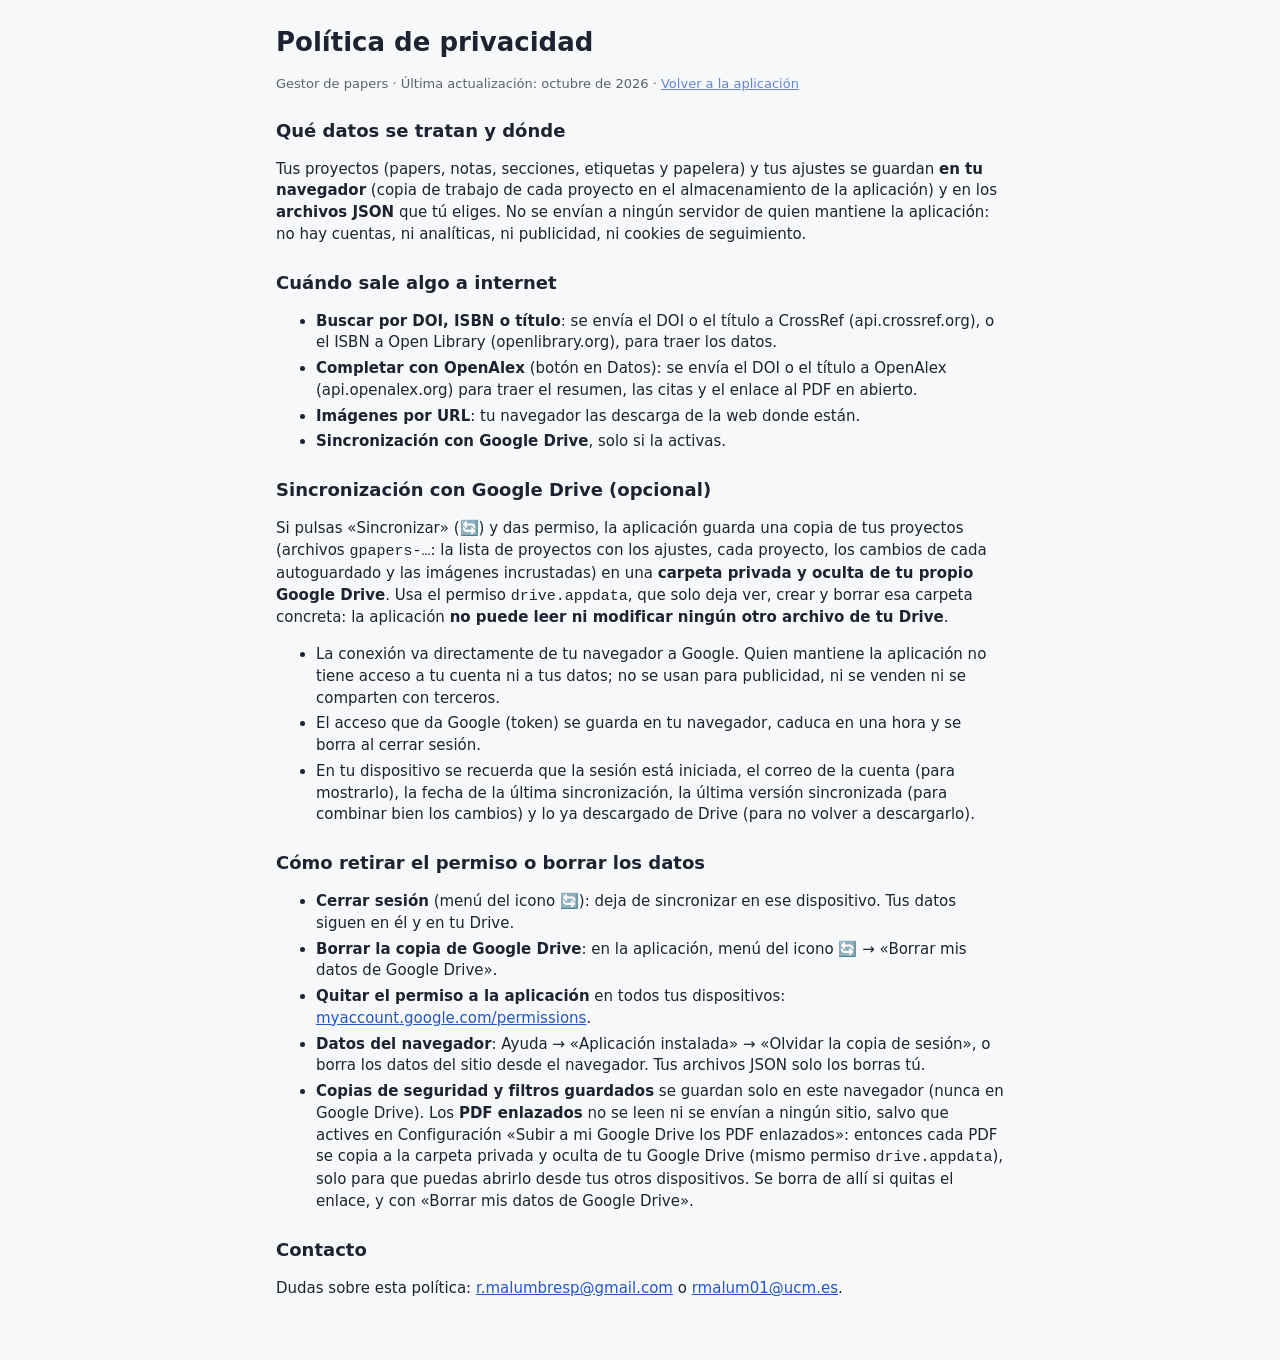
==== commit cfac3bd9: "Fase B: añadir por DOI, ISBN o título, compartir desde Android, soltar archivos y CSL-JSON (v38.1) C" ====
--- a/privacidad.html
+++ b/privacidad.html
@@ -2,30 +2,24 @@
 <html lang="es"><head><meta charset="utf-8">
 <meta name="viewport" content="width=device-width,initial-scale=1">
 <title>Política de privacidad · Gestor de papers</title><link rel="stylesheet" href="style.css"><link rel="icon" href="icon-192.png">
-<style>main.pv{max-width:760px;margin:0 auto;padding:24px 16px 48px}main.pv h1{font-size:26px;margin:0 0 4px}main.pv h2{font-size:18px;margin:24px 0 6px}main.pv li{margin:4px 0}main.pv a{color:var(--pri)}main.pv code{overflow-wrap:anywhere}</style></head>
+<style>main.pv{max-width:760px;margin:0 auto;padding:24px 16px 48px}main.pv h1{font-size:26px;margin:0 0 4px}main.pv h2{font-size:18px;margin:24px 0 6px}main.pv li{margin:4px 0}main.pv a{color:var(--pri)}</style></head>
 <body><main class="pv">
 <h1>Política de privacidad</h1>
-<p class="sub">Gestor de papers · Última actualización: 30 de octubre de 2026 · <a href="inicio.html">Qué es Gestor de papers</a> · <a href="./">Abrir la aplicación</a> · <a href="#en">English</a></p>
-<p>Esta política explica qué datos trata <b>Gestor de papers</b>, una aplicación web gratuita para organizar artículos académicos, notas y citas, y en particular cómo usa los datos de tu cuenta de Google si activas la sincronización con Google Drive.</p>
+<p class="sub">Gestor de papers · Última actualización: octubre de 2026 · <a href="./">Volver a la aplicación</a></p>
 
 <h2>Qué datos se tratan y dónde</h2>
 <p>Tus proyectos (papers, notas, secciones, etiquetas y papelera) y tus ajustes se guardan <b>en tu navegador</b> (copia de trabajo de cada proyecto en el almacenamiento de la aplicación) y en los <b>archivos JSON</b> que tú eliges. No se envían a ningún servidor de quien mantiene la aplicación: no hay cuentas, ni analíticas, ni publicidad, ni cookies de seguimiento.</p>
 
 <h2>Cuándo sale algo a internet</h2>
-<ul><li><b>Buscar por DOI</b>: se envía el DOI a CrossRef (api.crossref.org) para traer los datos del paper.</li>
+<ul><li><b>Buscar por DOI, ISBN o título</b>: se envía el DOI o el título a CrossRef (api.crossref.org), o el ISBN a Open Library (openlibrary.org), para traer los datos.</li><li><b>Completar con OpenAlex</b> (botón en Datos): se envía el DOI o el título a OpenAlex (api.openalex.org) para traer el resumen, las citas y el enlace al PDF en abierto.</li>
 <li><b>Imágenes por URL</b>: tu navegador las descarga de la web donde están.</li>
 <li><b>Sincronización con Google Drive</b>, solo si la activas.</li></ul>
 
 <h2>Sincronización con Google Drive (opcional)</h2>
 <p>Si pulsas «Sincronizar» (🔄) y das permiso, la aplicación guarda una copia de tus proyectos (archivos <code>gpapers-…</code>: la lista de proyectos con los ajustes, cada proyecto, los cambios de cada autoguardado y las imágenes incrustadas) en una <b>carpeta privada y oculta de tu propio Google Drive</b>. Usa el permiso <code>drive.appdata</code>, que solo deja ver, crear y borrar esa carpeta concreta: la aplicación <b>no puede leer ni modificar ningún otro archivo de tu Drive</b>.</p>
 <ul><li>La conexión va directamente de tu navegador a Google. Quien mantiene la aplicación no tiene acceso a tu cuenta ni a tus datos; no se usan para publicidad, ni se venden ni se comparten con terceros.</li>
-<li>Además de esa carpeta, la aplicación solo lee el <b>correo de tu cuenta</b>, para mostrarte con qué cuenta has iniciado sesión.</li>
-<li>Los datos de Google <b>no se usan para entrenar modelos de inteligencia artificial</b> ni de aprendizaje automático, ni para ningún fin distinto de guardar y sincronizar tus propios proyectos.</li>
 <li>El acceso que da Google (token) se guarda en tu navegador, caduca en una hora y se borra al cerrar sesión.</li>
 <li>En tu dispositivo se recuerda que la sesión está iniciada, el correo de la cuenta (para mostrarlo), la fecha de la última sincronización, la última versión sincronizada (para combinar bien los cambios) y lo ya descargado de Drive (para no volver a descargarlo).</li></ul>
-
-<p><b>Uso limitado.</b> El uso y la transferencia a cualquier otra aplicación de la información recibida de las API de Google se ajustan a la <a href="https://developers.google.com/terms/api-services-user-data-policy">Política de datos de usuario de los servicios de API de Google</a>, incluidos los requisitos de uso limitado.</p>
-<p><b>Conservación.</b> La copia de Drive se conserva mientras tú la mantengas: no caduca ni la borra nadie más que tú (o Google si eliminas la aplicación de tu cuenta y vacías sus datos).</p>
 
 <h2>Cómo retirar el permiso o borrar los datos</h2>
 <ul><li><b>Cerrar sesión</b> (menú del icono 🔄): deja de sincronizar en ese dispositivo. Tus datos siguen en él y en tu Drive.</li>
@@ -34,32 +28,6 @@
 <li><b>Datos del navegador</b>: Ayuda → «Aplicación instalada» → «Olvidar la copia de sesión», o borra los datos del sitio desde el navegador. Tus archivos JSON solo los borras tú.</li>
 <li><b>Copias de seguridad y filtros guardados</b> se guardan solo en este navegador (nunca en Google Drive). Los <b>PDF enlazados</b> no se leen ni se envían a ningún sitio, salvo que actives en Configuración «Subir a mi Google Drive los PDF enlazados»: entonces cada PDF se copia a la carpeta privada y oculta de tu Google Drive (mismo permiso <code>drive.appdata</code>), solo para que puedas abrirlo desde tus otros dispositivos. Se borra de allí si quitas el enlace, y con «Borrar mis datos de Google Drive».</li></ul>
 
-<h2>Cambios en esta política</h2>
-<p>Si cambia algo de lo anterior, se actualizará esta página con su fecha. Si alguna vez se pidiera un permiso de Google distinto, la aplicación volvería a pedirte consentimiento.</p>
-
 <h2>Contacto</h2>
 <p>Dudas sobre esta política: <a href="mailto:r.malumbresp@gmail.com">r.malumbresp@gmail.com</a> o <a href="mailto:rmalum01@ucm.es">rmalum01@ucm.es</a>.</p>
-
-<hr id="en" style="border:0;border-top:1px solid var(--bd);margin:40px 0">
-<div lang="en">
-<h1>Privacy policy (English)</h1>
-<p class="sub">Gestor de papers · Last updated: 30 October 2026 · <a href="inicio.html#en">About Gestor de papers</a> · <a href="./">Open the app</a></p>
-<p>This policy explains what data <b>Gestor de papers</b>, a free web app to organise academic papers, notes and citations, processes, and in particular how it uses Google user data when the user turns on Google Drive sync.</p>
-<h2>What data is processed and where</h2>
-<p>Projects (papers, notes, sections, tags and trash) and settings are stored <b>in the user’s browser</b> and in the <b>JSON files</b> the user chooses. They are never sent to any server run by the developer: there are no accounts, analytics, ads or tracking cookies.</p>
-<h2>When anything goes online</h2>
-<ul><li><b>DOI lookup</b>: the DOI is sent to CrossRef (api.crossref.org) to fetch the paper’s metadata.</li>
-<li><b>Images by URL</b>: the browser downloads them from their website.</li>
-<li><b>Google Drive sync</b>, only if the user turns it on.</li></ul>
-<h2>Google Drive sync (optional) and Google user data</h2>
-<ul><li><b>Scope requested</b>: only <code>https://www.googleapis.com/auth/drive.appdata</code>. It gives access exclusively to a private, hidden application data folder in the user’s own Google Drive. The app <b>cannot see, read or modify any other file</b> in the user’s Drive.</li>
-<li><b>Data accessed</b>: the files the app itself creates in that folder (named <code>gpapers-…</code>: the project list and settings, each project, incremental changes, embedded images and, if the user enables it, linked PDFs), and the account e-mail address, only to display which account is signed in.</li>
-<li><b>How it is used</b>: solely to store the user’s own library and keep it in sync across the user’s devices.</li>
-<li><b>Sharing</b>: the browser talks directly to Google. No Google user data is sent to, stored on or seen by the developer or any third party. It is never sold, used for advertising, or used to develop, improve or train generalised AI/ML models.</li>
-<li><b>Storage and retention</b>: the access token is kept in the browser, expires after one hour and is deleted on sign-out. The Drive copy stays in the user’s Drive until the user deletes it.</li>
-<li><b>Deletion and revocation</b>: sign out from the 🔄 menu; delete the Drive copy with “Borrar mis datos de Google Drive” (Delete my Google Drive data); revoke access at <a href="https://myaccount.google.com/permissions">myaccount.google.com/permissions</a>; clear site data in the browser to remove local data.</li></ul>
-<p><b>Limited Use.</b> Gestor de papers’ use and transfer to any other app of information received from Google APIs will adhere to the <a href="https://developers.google.com/terms/api-services-user-data-policy">Google API Services User Data Policy</a>, including the Limited Use requirements.</p>
-<h2>Changes and contact</h2>
-<p>Any change will be published on this page with its date. Questions: <a href="mailto:r.malumbresp@gmail.com">r.malumbresp@gmail.com</a>.</p>
-</div>
 </main></body></html>
--- a/style.css
+++ b/style.css
@@ -85,6 +85,12 @@
 .twrap{overflow-x:auto;margin-top:10px;border:1px solid var(--bd);border-radius:8px}.tbl{width:100%;border-collapse:collapse;font-size:13px;background:var(--card)}
 .tbl th,.tbl td{padding:5px 8px;border-bottom:1px solid var(--bd);text-align:left;vertical-align:middle}.tbl th{white-space:nowrap}.tbl th.sortable{cursor:pointer}.tbl th.sortable:hover{color:var(--pri)}
 .tbl .tt{min-width:180px;font-weight:600}.tbl a.tl2{cursor:pointer}.tbl a.tl2:hover{color:var(--pri);text-decoration:underline}.tbl td input[type=checkbox]{width:auto}.tbl .nw{white-space:nowrap}
+/* filas de altura fija: al estrechar la ventana el texto se recorta con «…» (el texto entero sale al pasar el ratón) en vez de partirse en varias líneas; por debajo del ancho mínimo, la tabla se desplaza en horizontal */
+.tbl{table-layout:fixed;min-width:980px}.tbl tr.rw td{white-space:nowrap;overflow:hidden;text-overflow:ellipsis}.tbl .tt{min-width:0}
+.tbl thead th{overflow:hidden;text-overflow:ellipsis}
+.tbl thead th:nth-child(1){width:32px}.tbl thead th:nth-child(2){width:48px}.tbl.noimg thead th:nth-child(2){width:0;padding:0}.tbl.noimg td.timg{padding:0}
+.tbl thead th:nth-child(4){width:13%}.tbl thead th:nth-child(5){width:50px}.tbl thead th:nth-child(6){width:10%}.tbl thead th:nth-child(7){width:86px}.tbl thead th:nth-child(8){width:100px}
+.tbl thead th:nth-child(9){width:8%}.tbl thead th:nth-child(10){width:9%}.tbl thead th:nth-child(11){width:132px}.tbl thead th:nth-child(12){width:48px}
 .tbl tr.rn td{background:var(--bg)}.tbl .chip{font-size:11px;padding:0 7px;margin:1px 3px 1px 0}.tbl .x{border:1px solid var(--red);color:var(--red);border-radius:6px;background:none;padding:0 7px}
 .rw.over{background:color-mix(in srgb,var(--pri) 10%,transparent)}.rw.drag{opacity:.45}.rw[draggable=true]{cursor:grab}
 #gr{width:min(920px,96vw)}.grhelp.on{opacity:.95}.grhelp{margin-top:8px;padding:14px 18px;border:1px dashed var(--bd);border-radius:8px;font-size:14px;opacity:.6}.grhelp h3{font-size:15px;margin:12px 0 4px}.grhelp h3:first-child{margin-top:0}.grhelp p{margin:4px 0}.grhelp ul,.grhelp ol{margin:4px 0;padding-left:22px}.grhelp li{margin:2px 0}.grtmp{margin-top:10px!important;font-style:italic;font-size:13px}   /* explicación provisional (sin relaciones) */
@@ -205,6 +211,16 @@
 .fhb b,.fh2 .fht{white-space:nowrap;overflow:hidden;text-overflow:ellipsis}.fh2{gap:4px}.fh2 .fhx,.fs .fh2 .mgb{padding:2px 6px;margin-right:0}
 #fs-read .fhb{flex:0 0 auto}#fs-read .fh2 #readP{flex:1;width:auto;margin:0 4px 0 6px}
 .mgb .mgl[hidden]{display:none}
-#sg-search .sb .fs{margin-top:4px}#advUI{display:flex;flex-direction:column;gap:6px}.advm{font-size:13px}.advm select{font-size:13px}
+#sg-search .sb .fs{margin-top:4px}#advUI{display:flex;flex-direction:column;gap:6px}#fs-adv.fold #advUI{display:none}.advm{font-size:13px}.advm select{font-size:13px}
 .advr{display:grid;grid-template-columns:1fr 1fr;gap:4px;padding:6px;border:1px solid var(--bd);border-radius:8px;background:var(--card)}.advr select,.advr input{min-width:0;font-size:13px}
 .advr input,.advr > span{grid-column:1}.advr .x{grid-column:2;justify-self:end;border:0;background:none;color:var(--red);padding:2px 6px}#fs-adv .fh2 .dot{margin-left:0}
+
+/* Búsqueda: palabras encontradas en tarjetas y tabla */
+.card mark,.tbl mark{background:color-mix(in srgb,var(--pri) 22%,transparent);color:inherit;border-radius:2px;padding:0 1px}
+/* Varias pestañas: aviso de pausa */
+#tabLock{position:fixed;inset:0;z-index:200;display:flex;align-items:center;justify-content:center;padding:16px;background:#0008}#tabLock[hidden]{display:none}
+#tabLock .tlb{max-width:440px;padding:20px;background:var(--card);color:var(--fg);border:1px solid var(--bd);border-radius:12px;box-shadow:0 8px 32px #0006}#tabLock h2{margin:0 0 8px;font-size:1.15em}#tabLock small{display:block;margin-top:10px;opacity:.75}
+/* Selección: acciones en lote */
+#sg-sel .blk{display:grid;grid-template-columns:1fr 1fr;gap:4px;margin-bottom:6px}
+/* Soltar archivos en la ventana */
+body.fdrop::after{content:"Suelta aquí para importar (.bib, .ris, .txt, CSL-JSON) o abrir un proyecto (.json)";position:fixed;inset:8px;z-index:150;display:flex;align-items:center;justify-content:center;padding:16px;text-align:center;font-size:1.1em;font-weight:600;color:var(--pri);background:color-mix(in srgb,var(--card) 88%,transparent);border:3px dashed var(--pri);border-radius:14px;pointer-events:none}
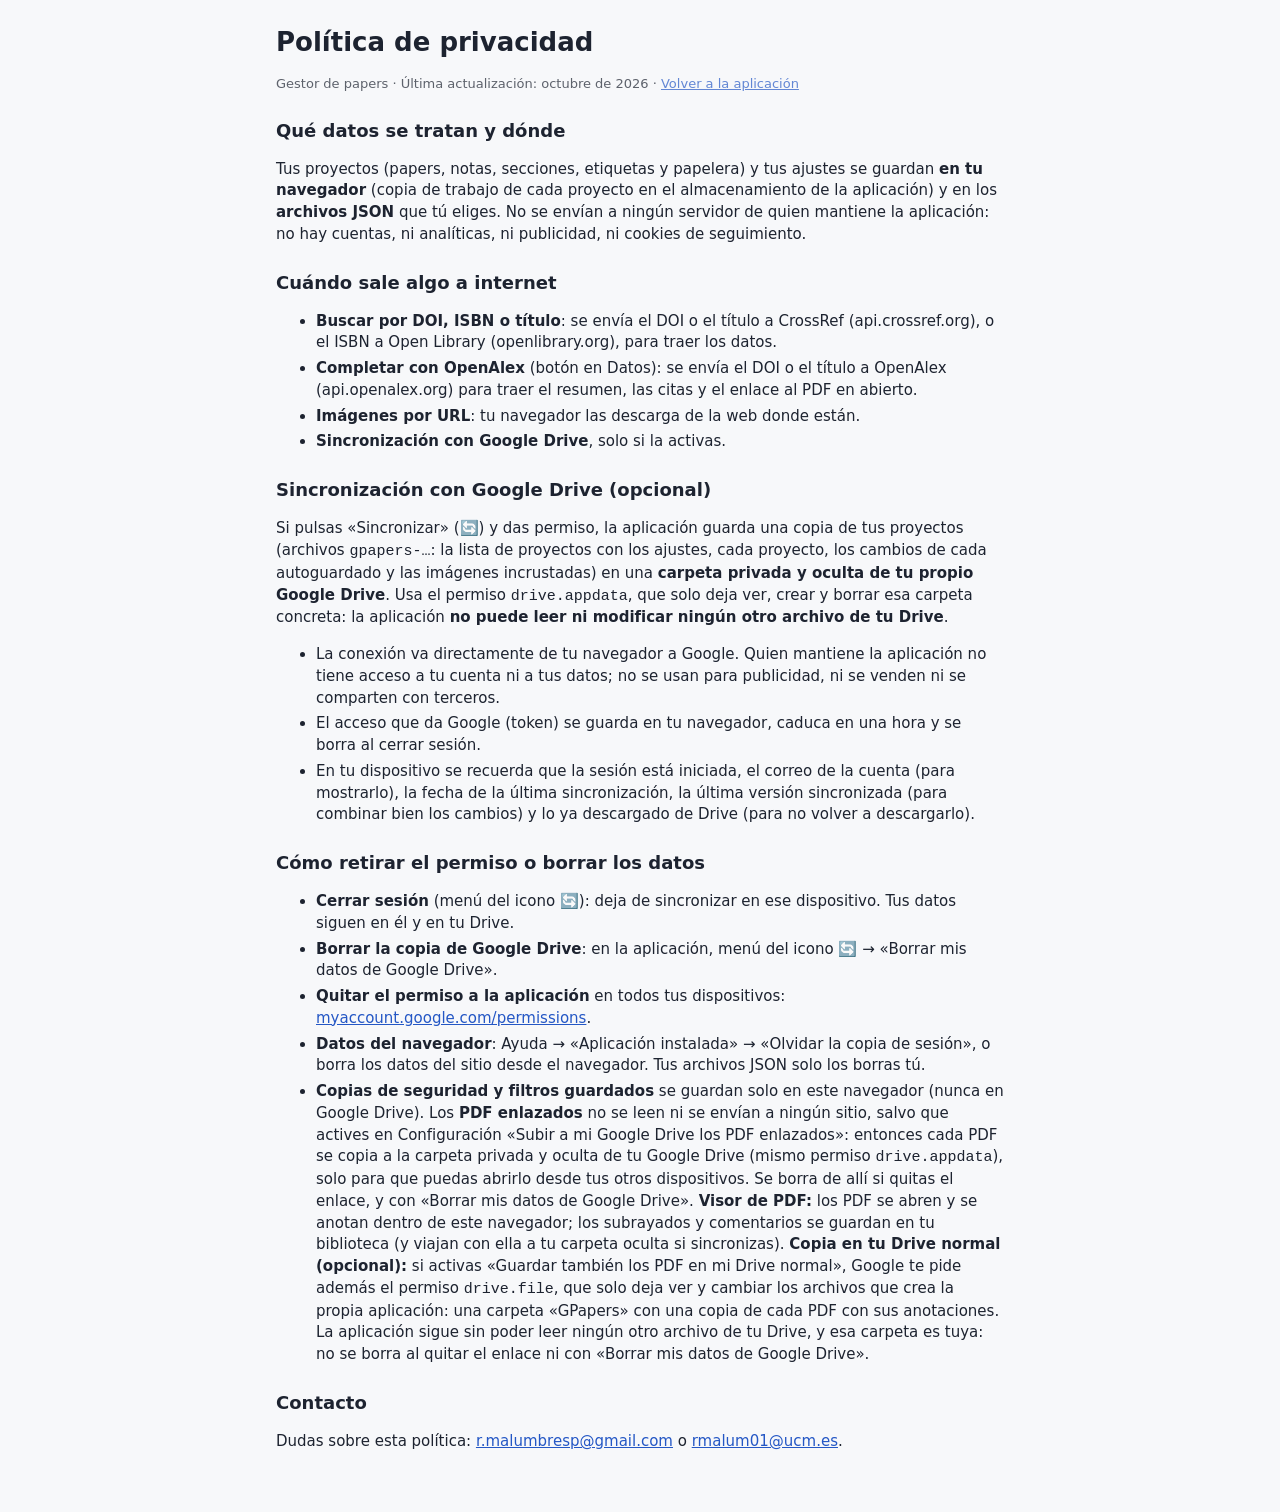
==== commit 87c5d5f5: "v39.0: visor de PDF con subrayado y comentarios, bandeja «PDF por citar» y copia en el Drive normal " ====
--- a/privacidad.html
+++ b/privacidad.html
@@ -26,7 +26,7 @@
 <li><b>Borrar la copia de Google Drive</b>: en la aplicación, menú del icono 🔄 → «Borrar mis datos de Google Drive».</li>
 <li><b>Quitar el permiso a la aplicación</b> en todos tus dispositivos: <a href="https://myaccount.google.com/permissions">myaccount.google.com/permissions</a>.</li>
 <li><b>Datos del navegador</b>: Ayuda → «Aplicación instalada» → «Olvidar la copia de sesión», o borra los datos del sitio desde el navegador. Tus archivos JSON solo los borras tú.</li>
-<li><b>Copias de seguridad y filtros guardados</b> se guardan solo en este navegador (nunca en Google Drive). Los <b>PDF enlazados</b> no se leen ni se envían a ningún sitio, salvo que actives en Configuración «Subir a mi Google Drive los PDF enlazados»: entonces cada PDF se copia a la carpeta privada y oculta de tu Google Drive (mismo permiso <code>drive.appdata</code>), solo para que puedas abrirlo desde tus otros dispositivos. Se borra de allí si quitas el enlace, y con «Borrar mis datos de Google Drive».</li></ul>
+<li><b>Copias de seguridad y filtros guardados</b> se guardan solo en este navegador (nunca en Google Drive). Los <b>PDF enlazados</b> no se leen ni se envían a ningún sitio, salvo que actives en Configuración «Subir a mi Google Drive los PDF enlazados»: entonces cada PDF se copia a la carpeta privada y oculta de tu Google Drive (mismo permiso <code>drive.appdata</code>), solo para que puedas abrirlo desde tus otros dispositivos. Se borra de allí si quitas el enlace, y con «Borrar mis datos de Google Drive». <b>Visor de PDF:</b> los PDF se abren y se anotan dentro de este navegador; los subrayados y comentarios se guardan en tu biblioteca (y viajan con ella a tu carpeta oculta si sincronizas). <b>Copia en tu Drive normal (opcional):</b> si activas «Guardar también los PDF en mi Drive normal», Google te pide además el permiso <code>drive.file</code>, que solo deja ver y cambiar los archivos que crea la propia aplicación: una carpeta «GPapers» con una copia de cada PDF con sus anotaciones. La aplicación sigue sin poder leer ningún otro archivo de tu Drive, y esa carpeta es tuya: no se borra al quitar el enlace ni con «Borrar mis datos de Google Drive».</li></ul>
 
 <h2>Contacto</h2>
 <p>Dudas sobre esta política: <a href="mailto:r.malumbresp@gmail.com">r.malumbresp@gmail.com</a> o <a href="mailto:rmalum01@ucm.es">rmalum01@ucm.es</a>.</p>
--- a/style.css
+++ b/style.css
@@ -1,5 +1,6 @@
 :root{--bg:#f7f8fa;--fg:#1d2330;--card:#fff;--bd:#d5d9e2;--pri:#2457c5;--red:#b3261e}
-@media(prefers-color-scheme:dark){:root{--bg:#161a22;--fg:#e6e9f0;--card:#1f2430;--bd:#394055;--pri:#6e97ee;--red:#f2877f}}
+@media(prefers-color-scheme:dark){:root:not([data-theme=light]){--bg:#161a22;--fg:#e6e9f0;--card:#1f2430;--bd:#394055;--pri:#6e97ee;--red:#f2877f;color-scheme:dark}}
+:root[data-theme=dark]{--bg:#161a22;--fg:#e6e9f0;--card:#1f2430;--bd:#394055;--pri:#6e97ee;--red:#f2877f;color-scheme:dark}:root[data-theme=light]{color-scheme:light}
 *{box-sizing:border-box}body{margin:0;font:15px/1.45 system-ui,sans-serif;background:var(--bg);color:var(--fg)}
 header{display:flex;flex-wrap:wrap;gap:12px;align-items:center;padding:10px 16px;border-bottom:1px solid var(--bd)}
 h1{margin:0;font-size:20px}#fname{opacity:.7;flex:1;white-space:nowrap;overflow:hidden;text-overflow:ellipsis;min-width:8ch}
@@ -221,6 +222,27 @@
 #tabLock{position:fixed;inset:0;z-index:200;display:flex;align-items:center;justify-content:center;padding:16px;background:#0008}#tabLock[hidden]{display:none}
 #tabLock .tlb{max-width:440px;padding:20px;background:var(--card);color:var(--fg);border:1px solid var(--bd);border-radius:12px;box-shadow:0 8px 32px #0006}#tabLock h2{margin:0 0 8px;font-size:1.15em}#tabLock small{display:block;margin-top:10px;opacity:.75}
 /* Selección: acciones en lote */
-#sg-sel .blk{display:grid;grid-template-columns:1fr 1fr;gap:4px;margin-bottom:6px}
+#sg-sel .blk{display:grid;grid-template-columns:1fr 1fr;gap:4px;margin-bottom:6px}#sg-sel .blk button{white-space:nowrap;overflow:hidden;text-overflow:ellipsis;padding-left:6px;padding-right:6px;font-size:.93em}
 /* Soltar archivos en la ventana */
 body.fdrop::after{content:"Suelta aquí para importar (.bib, .ris, .txt, CSL-JSON) o abrir un proyecto (.json)";position:fixed;inset:8px;z-index:150;display:flex;align-items:center;justify-content:center;padding:16px;text-align:center;font-size:1.1em;font-weight:600;color:var(--pri);background:color-mix(in srgb,var(--card) 88%,transparent);border:3px dashed var(--pri);border-radius:14px;pointer-events:none}
+/* Teclado en la lista y paleta de órdenes */
+#list .kcur{outline:2px solid var(--pri);outline-offset:2px}
+#cmdk{width:min(560px,calc(100vw - 32px));padding:10px;top:12vh;margin-top:0}#cmdQ{width:100%;box-sizing:border-box;font-size:16px}#cmdL{display:flex;flex-direction:column;max-height:50vh;overflow:auto;margin:8px 0 4px}#cmdL button{text-align:left;border:0;background:none;padding:7px 10px;border-radius:6px}#cmdL button.on,#cmdL button:hover{background:color-mix(in srgb,var(--pri) 16%,transparent)}.cmdh{opacity:.7}
+/* Avisos y confirmaciones propios */
+dialog.ask{max-width:min(440px,calc(100vw - 32px));padding:18px 20px}dialog.ask p{margin:0 0 14px;line-height:1.45}dialog.ask .row{justify-content:flex-end;gap:8px}dialog.ask .pri.danger{background:var(--red);border-color:var(--red);color:#fff}
+
+/* Escritorio: cabecera y fila de «Nuevo paper» en una sola línea; en ventanas estrechas se comprimen en vez de saltar de línea */
+html:not(.mv) header{flex-wrap:nowrap;min-width:0}
+html:not(.mv) header>h1{flex:0 4 auto;min-width:3ch;white-space:nowrap;overflow:hidden;text-overflow:ellipsis}
+html:not(.mv) header>.pj{flex:0 1 auto;min-width:0}html:not(.mv) #pjName{flex:0 1 auto;min-width:3ch;text-overflow:ellipsis}
+html:not(.mv) #fname{min-width:1.2em}
+html:not(.mv) header>.row{flex:0 0 auto;flex-wrap:nowrap;margin-left:auto}html:not(.mv) header .row button{white-space:nowrap}
+html:not(.mv) header.cmp .bl,html:not(.mv) header.cmp #syncBtn .syl{display:none}
+html:not(.mv) main>.row{flex-wrap:nowrap;min-width:0;overflow-x:auto;scrollbar-width:none}html:not(.mv) main>.row::-webkit-scrollbar{display:none}
+html:not(.mv) main>.row>button{flex:0 0 auto;white-space:nowrap}
+html:not(.mv) main>.row>.bar{display:contents}html:not(.mv) main>.row .bar>button{flex:0 0 auto;white-space:nowrap}
+html:not(.mv) main>.row .chips{flex:0 1 auto;flex-wrap:nowrap;min-width:0;overflow-x:auto;scrollbar-width:none}html:not(.mv) main>.row .chips::-webkit-scrollbar{display:none}
+html:not(.mv) main>.row .chip{flex:0 0 auto;white-space:nowrap}html:not(.mv) main>.row .chips small{white-space:nowrap;overflow:hidden;text-overflow:ellipsis;min-width:0}
+html:not(.mv) main>.row>#q{flex:1 1 220px;max-width:220px;min-width:70px}
+html:not(.mv) #count{flex:0 0 auto;white-space:nowrap}
+html:not(.mv) main>.row.cmp .bl{display:none}
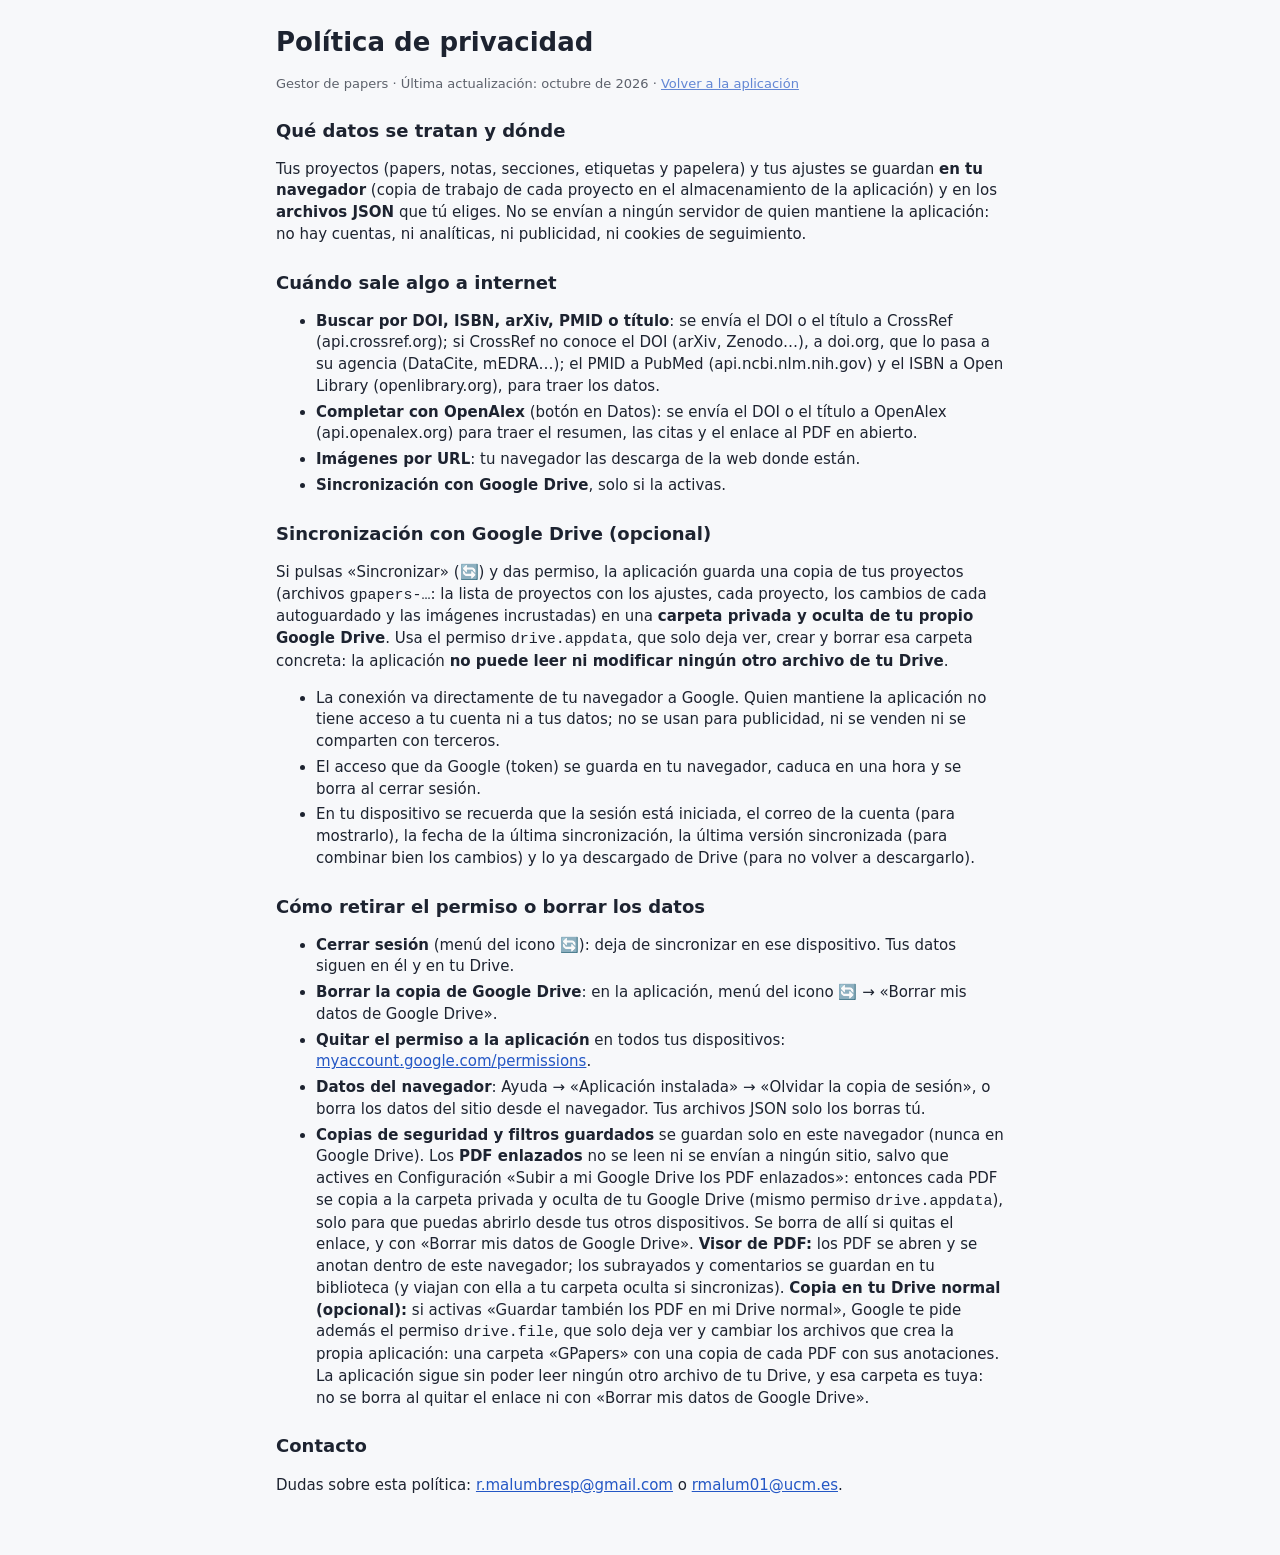
==== commit 69a8409c: "v40 ronda 1: CI con todas las pruebas, búsqueda más ligera, copia para deshacer diferida, lista vací" ====
--- a/privacidad.html
+++ b/privacidad.html
@@ -11,7 +11,7 @@
 <p>Tus proyectos (papers, notas, secciones, etiquetas y papelera) y tus ajustes se guardan <b>en tu navegador</b> (copia de trabajo de cada proyecto en el almacenamiento de la aplicación) y en los <b>archivos JSON</b> que tú eliges. No se envían a ningún servidor de quien mantiene la aplicación: no hay cuentas, ni analíticas, ni publicidad, ni cookies de seguimiento.</p>
 
 <h2>Cuándo sale algo a internet</h2>
-<ul><li><b>Buscar por DOI, ISBN o título</b>: se envía el DOI o el título a CrossRef (api.crossref.org), o el ISBN a Open Library (openlibrary.org), para traer los datos.</li><li><b>Completar con OpenAlex</b> (botón en Datos): se envía el DOI o el título a OpenAlex (api.openalex.org) para traer el resumen, las citas y el enlace al PDF en abierto.</li>
+<ul><li><b>Buscar por DOI, ISBN, arXiv, PMID o título</b>: se envía el DOI o el título a CrossRef (api.crossref.org); si CrossRef no conoce el DOI (arXiv, Zenodo…), a doi.org, que lo pasa a su agencia (DataCite, mEDRA…); el PMID a PubMed (api.ncbi.nlm.nih.gov) y el ISBN a Open Library (openlibrary.org), para traer los datos.</li><li><b>Completar con OpenAlex</b> (botón en Datos): se envía el DOI o el título a OpenAlex (api.openalex.org) para traer el resumen, las citas y el enlace al PDF en abierto.</li>
 <li><b>Imágenes por URL</b>: tu navegador las descarga de la web donde están.</li>
 <li><b>Sincronización con Google Drive</b>, solo si la activas.</li></ul>
 
--- a/style.css
+++ b/style.css
@@ -1,10 +1,10 @@
 :root{--bg:#f7f8fa;--fg:#1d2330;--card:#fff;--bd:#d5d9e2;--pri:#2457c5;--red:#b3261e}
 @media(prefers-color-scheme:dark){:root:not([data-theme=light]){--bg:#161a22;--fg:#e6e9f0;--card:#1f2430;--bd:#394055;--pri:#6e97ee;--red:#f2877f;color-scheme:dark}}
 :root[data-theme=dark]{--bg:#161a22;--fg:#e6e9f0;--card:#1f2430;--bd:#394055;--pri:#6e97ee;--red:#f2877f;color-scheme:dark}:root[data-theme=light]{color-scheme:light}
-*{box-sizing:border-box}body{margin:0;font:15px/1.45 system-ui,sans-serif;background:var(--bg);color:var(--fg)}
+*{box-sizing:border-box}body{margin:0;font:calc(15px * var(--fz,1))/1.45 system-ui,sans-serif;background:var(--bg);color:var(--fg)}
 header{display:flex;flex-wrap:wrap;gap:12px;align-items:center;padding:10px 16px;border-bottom:1px solid var(--bd)}
-h1{margin:0;font-size:20px}#fname{opacity:.7;flex:1;white-space:nowrap;overflow:hidden;text-overflow:ellipsis;min-width:8ch}
-.pj{display:flex;align-items:center;gap:2px;margin-left:-6px}.pjs{font-size:20px;opacity:.4;margin-right:4px}#pjName{font-weight:600;font-size:18px;font-family:inherit;color:inherit;background:none;border:0;border-bottom:1px dashed transparent;border-radius:0;padding:2px 2px;max-width:40vw;min-width:4ch;field-sizing:content}#pjName:hover{border-bottom-color:var(--bd)}#pjName:focus{outline:none;border-bottom:1px solid var(--pri)}#pjBtn{padding:2px 7px;font-size:13px;line-height:1.2}#ctx .pji small{opacity:.6;margin-left:6px}#ctx hr{border:0;border-top:1px solid var(--bd);margin:4px 0;width:100%}
+h1{margin:0;font-size:calc(20px * var(--fz,1))}#fname{opacity:.7;flex:1;white-space:nowrap;overflow:hidden;text-overflow:ellipsis;min-width:8ch}
+.pj{display:flex;align-items:center;gap:2px;margin-left:-6px}.pjs{font-size:calc(20px * var(--fz,1));opacity:.4;margin-right:4px}#pjName{font-weight:600;font-size:calc(18px * var(--fz,1));font-family:inherit;color:inherit;background:none;border:0;border-bottom:1px dashed transparent;border-radius:0;padding:2px 2px;max-width:40vw;min-width:4ch;field-sizing:content}#pjName:hover{border-bottom-color:var(--bd)}#pjName:focus{outline:none;border-bottom:1px solid var(--pri)}#pjBtn{padding:2px 7px;font-size:calc(13px * var(--fz,1));line-height:1.2}#ctx .pji small{opacity:.6;margin-left:6px}#ctx hr{border:0;border-top:1px solid var(--bd);margin:4px 0;width:100%}
 #app{display:grid;grid-template-columns:280px 1fr;gap:16px;padding:16px}
 @media(max-width:760px){#app{grid-template-columns:1fr}}
 aside{display:flex;flex-direction:column;gap:10px}
@@ -14,61 +14,61 @@
 button.danger{color:var(--red)}input[type=color]{padding:0;width:36px;height:32px}
 .card{background:var(--card);border:1px solid var(--bd);border-radius:8px;padding:12px;margin-top:10px}
 .card h3{margin:0 0 4px}.card a,dialog a{color:var(--pri);word-break:break-all}.empty{opacity:.7}
-.chip{display:inline-block;margin:2px 4px 2px 0;padding:2px 10px;border-radius:99px;border:2px solid var(--c);font-size:13px;opacity:.55;user-select:none}
+.chip{display:inline-block;margin:2px 4px 2px 0;padding:2px 10px;border-radius:99px;border:2px solid var(--c);font-size:calc(13px * var(--fz,1));opacity:.55;user-select:none}
 .chip.on{background:var(--c);color:#fff;opacity:1;text-shadow:0 0 2px #0008}.chip[onclick]{cursor:pointer}
 dialog{width:min(760px,96vw);max-height:92vh;overflow:auto;background:var(--bg);color:var(--fg);border:1px solid var(--bd);border-radius:10px}
 dialog::backdrop{background:#0006}.tabs{display:flex;gap:6px;margin:10px 0}.tabs .on{background:var(--pri);color:#fff}
-.grid{display:grid;grid-template-columns:1fr 1fr;gap:8px}.grid label{display:flex;flex-direction:column;font-size:13px}
+.grid{display:grid;grid-template-columns:1fr 1fr;gap:8px}.grid label{display:flex;flex-direction:column;font-size:calc(13px * var(--fz,1))}
 .grid .w{grid-column:1/-1}@media(max-width:560px){.grid{grid-template-columns:1fr}}
 .grid label.chk{flex-direction:row;align-items:center;gap:6px;grid-column:1/-1}
-h2.grp{border-left:6px solid;padding-left:8px;margin:20px 0 0;font-size:17px}
-.sel{display:flex;gap:6px;align-items:center;font-size:13px;opacity:.85}.sel input{width:auto}aside .row select{flex:1}
+h2.grp{border-left:6px solid;padding-left:8px;margin:20px 0 0;font-size:calc(17px * var(--fz,1))}
+.sel{display:flex;gap:6px;align-items:center;font-size:calc(13px * var(--fz,1));opacity:.85}.sel input{width:auto}aside .row select{flex:1}
 #app{grid-template-columns:auto 1fr}main{min-width:0}
 aside{width:var(--sbw,272px);gap:2px;transition:width .15s;position:relative}aside.min{width:48px}aside.rs{transition:none;user-select:none}
 .sh{display:flex;gap:10px;align-items:center;width:100%;position:relative;text-align:left;background:none;border:0;padding:8px 10px;font-weight:600}
-.sh:hover{background:var(--card)}.ic{width:24px;text-align:center;font-size:17px}
+.sh:hover{background:var(--card)}.ic{width:24px;text-align:center;font-size:calc(17px * var(--fz,1))}
 .sb{padding:2px 6px 12px;display:flex;flex-direction:column;gap:8px}.sb button{text-align:left}#sortUI{display:flex;flex-direction:column;gap:6px}
 .sg.fold .sb,aside.min .sb,aside.min .lbl{display:none}
 .dot{display:inline-block;width:8px;height:8px;border-radius:50%;background:var(--pri);margin-left:auto}.dot[hidden]{display:none}
-aside.min .dot{position:absolute;top:6px;right:6px}.sb .chip{margin:2px 4px 2px 0}.sub{font-size:13px;opacity:.7}
+aside.min .dot{position:absolute;top:6px;right:6px}.sb .chip{margin:2px 4px 2px 0}.sub{font-size:calc(13px * var(--fz,1));opacity:.7}
 @media(max-width:760px){#app{grid-template-columns:auto 1fr}aside{width:220px}aside.min{width:48px}}
-.bar{display:flex;flex-wrap:wrap;align-items:center;gap:6px}.chips{display:flex;flex-wrap:wrap;align-items:center}.mode{margin:2px 4px;font-size:13px}
+.bar{display:flex;flex-wrap:wrap;align-items:center;gap:6px}.chips{display:flex;flex-wrap:wrap;align-items:center}.mode{margin:2px 4px;font-size:calc(13px * var(--fz,1))}
 .tg{font-weight:600}.tg.on{border-color:var(--pri)}.chips[hidden]{display:none}
 .th{display:flex;flex-wrap:wrap;align-items:center;gap:4px 10px}.th h3{margin:0}.tl{display:inline-flex;flex-wrap:wrap}.card>.tl{display:flex;margin-bottom:2px}
 #ctx{position:fixed;z-index:50;display:flex;flex-direction:column;min-width:180px;padding:4px;background:var(--card);border:1px solid var(--bd);border-radius:8px;box-shadow:0 4px 16px #0004}
-#ctx[hidden]{display:none}#ctx button{border:0;background:none;text-align:left}#ctx button:hover{background:var(--bg)}.ctxh{font-size:12px;opacity:.7;padding:4px 8px}
+#ctx[hidden]{display:none}#ctx button{border:0;background:none;text-align:left}#ctx button:hover{background:var(--bg)}.ctxh{font-size:calc(12px * var(--fz,1));opacity:.7;padding:4px 8px}
 .ct{display:flex;align-items:center;gap:10px;margin-bottom:4px}
-.sm,.ct button{font-size:13px;padding:1px 8px}.ct .rd{margin-left:auto}.ct .x{margin-left:0;border:0;background:none;color:var(--red);font-size:16px;line-height:1;padding:2px 6px}
+.sm,.ct button{font-size:calc(13px * var(--fz,1));padding:1px 8px}.ct .rd{margin-left:auto}.ct .x{margin-left:0;border:0;background:none;color:var(--red);font-size:calc(16px * var(--fz,1));line-height:1;padding:2px 6px}
 .nts{margin-top:8px;display:flex;flex-direction:column;gap:8px;border-left:3px solid var(--bd);padding-left:10px}.ntx{white-space:pre-wrap;margin-top:2px}
 .tabs{gap:18px;margin:8px 0 12px;border-bottom:1px solid var(--bd)}
 .tabs button{border:0;border-bottom:2px solid transparent;border-radius:0;background:none;padding:6px 2px;opacity:.65}
 .tabs .on{background:none;color:inherit;border-bottom-color:var(--pri);opacity:1;font-weight:600}
 .dh{position:sticky;top:0;z-index:2;display:flex;align-items:flex-start;justify-content:space-between;gap:12px;background:var(--bg);padding:8px 0}
-.dh h2{margin:0;font-size:20px;min-width:0;overflow-wrap:anywhere}.dbtn{display:flex;gap:8px;flex-shrink:0}.dbtn button{white-space:nowrap}
+.dh h2{margin:0;font-size:calc(20px * var(--fz,1));min-width:0;overflow-wrap:anywhere}.dbtn{display:flex;gap:8px;flex-shrink:0}.dbtn button{white-space:nowrap}
 .ct .x{border:1px solid var(--red);border-radius:6px;padding:0 7px;line-height:1.3}
 .gbox{border:2px dashed transparent;border-radius:10px;padding:0 6px 10px}.gbox.over{border-color:var(--pri);background:color-mix(in srgb,var(--pri) 8%,transparent)}
 .card.over{outline:2px solid var(--pri)}.card.drag{opacity:.45}.card[draggable=true],.chip[draggable=true]{cursor:grab}
 .drop{padding:12px;border:1px dashed var(--bd);border-radius:8px;text-align:center}
 .trb{margin-top:auto}#cfg label{display:flex;flex-direction:column;gap:4px;margin:8px 0}#cfg label.row{flex-direction:row;align-items:center}
-#reopen{align-self:stretch;font-size:11px;line-height:1.05;padding:0 9px}
+#reopen{align-self:stretch;font-size:calc(11px * var(--fz,1));line-height:1.05;padding:0 9px}
 .cpick{display:grid;grid-template-columns:1fr 1fr;gap:2px 12px;margin:0 0 10px}.cpick label{margin:2px 0}.cpick button{grid-column:1/-1;justify-self:start;margin-top:6px}
 @media(max-width:520px){.cpick{grid-template-columns:1fr}}
 .sct{margin-top:12px;display:flex;flex-direction:column;gap:6px}.scr{display:flex;justify-content:space-between;align-items:center;gap:10px}
-.scb{display:flex;gap:4px}.scb button{font-size:13px;padding:2px 8px;min-width:130px}.scb button.rec{border-color:var(--pri);color:var(--pri)}
+.scb{display:flex;gap:4px}.scb button{font-size:calc(13px * var(--fz,1));padding:2px 8px;min-width:130px}.scb button.rec{border-color:var(--pri);color:var(--pri)}
 .seg,.stars{display:flex;gap:4px;margin-top:2px}.seg button.on{background:var(--pri);color:#fff;border-color:var(--pri)}
-.stars button{border:0;background:none;font-size:22px;line-height:1;padding:0 2px;opacity:.35}.stars button.on{opacity:1;color:#e0a100}
+.stars button{border:0;background:none;font-size:calc(22px * var(--fz,1));line-height:1;padding:0 2px;opacity:.35}.stars button.on{opacity:1;color:#e0a100}
 .au{display:flex;flex-wrap:wrap;justify-content:space-between;align-items:center;gap:4px 12px}.rd{display:inline-flex;align-items:center;gap:8px}
-.rst{font-size:12px;padding:0 9px;border:1px solid var(--c);color:var(--c);border-radius:99px;background:none}.stv{color:#e0a100;letter-spacing:1px;font-size:14px}
-.ilist{max-height:45vh;overflow:auto;border:1px solid var(--bd);border-radius:8px}.irow{display:flex;gap:8px;align-items:flex-start;padding:6px 10px;border-bottom:1px solid var(--bd);font-size:14px}
-.irow input{width:auto;margin-top:4px}.tag-dup{font-size:11px;border:1px solid var(--red);color:var(--red);border-radius:99px;padding:0 6px}#imp textarea{width:100%}
+.rst{font-size:calc(12px * var(--fz,1));padding:0 9px;border:1px solid var(--c);color:var(--c);border-radius:99px;background:none}.stv{color:#e0a100;letter-spacing:1px;font-size:calc(14px * var(--fz,1))}
+.ilist{max-height:45vh;overflow:auto;border:1px solid var(--bd);border-radius:8px}.irow{display:flex;gap:8px;align-items:flex-start;padding:6px 10px;border-bottom:1px solid var(--bd);font-size:calc(14px * var(--fz,1))}
+.irow input{width:auto;margin-top:4px}.tag-dup{font-size:calc(11px * var(--fz,1));border:1px solid var(--red);color:var(--red);border-radius:99px;padding:0 6px}#imp textarea{width:100%}
 #ex textarea{width:100%;min-height:240px;margin-top:8px}.exchk{display:flex;flex-wrap:wrap;gap:4px 16px}.exchk label.row{flex-direction:row;align-items:center;gap:6px}
 .relr{display:block;width:100%;text-align:left;margin-top:4px}.hist{display:flex;flex-direction:column;gap:6px;margin-bottom:8px}.he small{opacity:.7;margin-right:6px}
 .ntx{white-space:normal}.md p{margin:.3em 0}.md ul,.md ol{margin:.3em 0;padding-left:1.4em}
-.fmt{display:flex;gap:4px;flex-wrap:wrap;margin:6px 0 4px}.fmt button{font-size:13px;padding:1px 9px}.fmt button.on{border-color:var(--pri);color:var(--pri)}
+.fmt{display:flex;gap:4px;flex-wrap:wrap;margin:6px 0 4px}.fmt button{font-size:calc(13px * var(--fz,1));padding:1px 9px}.fmt button.on{border-color:var(--pri);color:var(--pri)}
 
 .tplr{display:flex;flex-direction:column;gap:4px;margin-bottom:8px}.tplr textarea{width:100%;min-height:60px}
 .fmtw{display:flex;align-items:stretch;gap:6px;margin:6px 0 4px}
-.fmth{font-size:13px;font-weight:600;padding:1px 9px;flex-shrink:0}.fmtw.open .fmth{border-color:var(--pri);color:var(--pri)}
+.fmth{font-size:calc(13px * var(--fz,1));font-weight:600;padding:1px 9px;flex-shrink:0}.fmtw.open .fmth{border-color:var(--pri);color:var(--pri)}
 .fmtc{display:grid;grid-template-columns:0fr;flex:1;min-width:0;transition:grid-template-columns .3s ease}.fmtw.open .fmtc{grid-template-columns:1fr}
 .fmtc>.fmt{overflow:hidden;min-width:0;flex-wrap:nowrap;margin:0;align-items:center;white-space:nowrap}
 .fmt .pin{margin-left:auto}.pin:not(.on){filter:grayscale(1);opacity:.55}
@@ -79,39 +79,41 @@
 .svp{margin-top:12px}.svp h3{margin:0 0 4px}.svp .nt{margin:6px 0 6px 10px}#svB{max-height:50vh;overflow:auto;border-top:1px solid var(--bd);margin-top:8px}
 .lkr{display:block;width:100%;text-align:left;margin-top:4px}
 .trb{margin-top:auto}.trb+.cfgb{margin-top:0}
-.sbinfo{margin:6px 0 0;padding:0 10px;font-size:13px;line-height:1.35;opacity:.7}.sbinfo a{color:inherit}aside.min .sbinfo{display:none}   /* qué es la app y enlace a la privacidad, siempre visibles (lo pide Google para verificar la marca) */
+.sbinfo{margin:6px 0 0;padding:0 10px;font-size:calc(13px * var(--fz,1));line-height:1.35;opacity:.7}.sbinfo a{color:inherit}aside.min .sbinfo{display:none}   /* qué es la app y enlace a la privacidad, siempre visibles (lo pide Google para verificar la marca) */
 .sbsep{border:0;border-top:1px solid var(--bd);margin:6px 10px;align-self:stretch}
-.shs{padding:3px 10px;font-size:13px;font-weight:400;opacity:.7}.shs:hover{opacity:1}.shs .ic{font-size:14px}.shs[hidden]{display:none}   /* Ayuda, Privacidad y Créditos: más bajos y discretos */
-.smb{display:flex;flex-direction:column;gap:2px;padding-left:12px}#sg-more.fold .smb,aside.min .car{display:none}.car{margin-left:auto;font-size:11px;transition:transform .15s}#sg-more:not(.fold) .car{transform:rotate(90deg)}   /* plegados por defecto bajo «Información» */
-.twrap{overflow-x:auto;margin-top:10px;border:1px solid var(--bd);border-radius:8px}.tbl{width:100%;border-collapse:collapse;font-size:13px;background:var(--card)}
+.shs{padding:3px 10px;font-size:calc(13px * var(--fz,1));font-weight:400;opacity:.7}.shs:hover{opacity:1}.shs .ic{font-size:calc(14px * var(--fz,1))}.shs[hidden]{display:none}   /* Ayuda, Privacidad y Créditos: más bajos y discretos */
+.smb{display:flex;flex-direction:column;gap:2px;padding-left:12px}#sg-more.fold .smb,aside.min .car{display:none}.car{margin-left:auto;font-size:calc(11px * var(--fz,1));transition:transform .15s}#sg-more:not(.fold) .car{transform:rotate(90deg)}   /* plegados por defecto bajo «Información» */
+.twrap{overflow-x:auto;margin-top:10px;border:1px solid var(--bd);border-radius:8px}.tbl{width:100%;border-collapse:collapse;font-size:calc(13px * var(--fz,1));background:var(--card)}
 .tbl th,.tbl td{padding:5px 8px;border-bottom:1px solid var(--bd);text-align:left;vertical-align:middle}.tbl th{white-space:nowrap}.tbl th.sortable{cursor:pointer}.tbl th.sortable:hover{color:var(--pri)}
 .tbl .tt{min-width:180px;font-weight:600}.tbl a.tl2{cursor:pointer}.tbl a.tl2:hover{color:var(--pri);text-decoration:underline}.tbl td input[type=checkbox]{width:auto}.tbl .nw{white-space:nowrap}
 /* filas de altura fija: al estrechar la ventana el texto se recorta con «…» (el texto entero sale al pasar el ratón) en vez de partirse en varias líneas; por debajo del ancho mínimo, la tabla se desplaza en horizontal */
 .tbl{table-layout:fixed;min-width:980px}.tbl tr.rw td{white-space:nowrap;overflow:hidden;text-overflow:ellipsis}.tbl .tt{min-width:0}
 .tbl thead th{overflow:hidden;text-overflow:ellipsis}
-.tbl thead th:nth-child(1){width:32px}.tbl thead th:nth-child(2){width:48px}.tbl.noimg thead th:nth-child(2){width:0;padding:0}.tbl.noimg td.timg{padding:0}
-.tbl thead th:nth-child(4){width:13%}.tbl thead th:nth-child(5){width:50px}.tbl thead th:nth-child(6){width:10%}.tbl thead th:nth-child(7){width:86px}.tbl thead th:nth-child(8){width:100px}
-.tbl thead th:nth-child(9){width:8%}.tbl thead th:nth-child(10){width:9%}.tbl thead th:nth-child(11){width:132px}.tbl thead th:nth-child(12){width:48px}
-.tbl tr.rn td{background:var(--bg)}.tbl .chip{font-size:11px;padding:0 7px;margin:1px 3px 1px 0}.tbl .x{border:1px solid var(--red);color:var(--red);border-radius:6px;background:none;padding:0 7px}
+.tbl thead th.c-sel{width:32px}.tbl thead th.c-img{width:48px}.tbl.noimg thead th.c-img{width:0;padding:0}.tbl.noimg td.timg{padding:0}
+.tbl thead th.c-author{width:13%}.tbl thead th.c-year{width:50px}.tbl thead th.c-venue{width:10%}.tbl thead th.c-reading{width:86px}.tbl thead th.c-rating{width:100px}
+.tbl thead th.c-sections{width:8%}.tbl thead th.c-tags{width:9%}.tbl thead th.c-notes{width:132px}.tbl thead th.c-del{width:48px}
+.tbl thead th[draggable=true]{user-select:none}.tbl thead th.drag{opacity:.45}.tbl thead th.colL{box-shadow:inset 3px 0 0 var(--pri)}.tbl thead th.colR{box-shadow:inset -3px 0 0 var(--pri)}   /* mover columnas: dónde caerá */
+#tbCols[hidden],.mvbr{display:none}#ctx .colr{display:flex;align-items:center}#ctx .colr .colck{flex:1}#ctx .colr .colmv{flex:0 0 auto;padding:2px 8px;opacity:.75}#ctx.colm{max-height:calc(100vh - 16px);overflow-y:auto}#ctx.colm button:disabled{opacity:.45;cursor:default;background:none}
+.tbl tr.rn td{background:var(--bg)}.tbl .chip{font-size:calc(11px * var(--fz,1));padding:0 7px;margin:1px 3px 1px 0}.tbl .x{border:1px solid var(--red);color:var(--red);border-radius:6px;background:none;padding:0 7px}
 .rw.over{background:color-mix(in srgb,var(--pri) 10%,transparent)}.rw.drag{opacity:.45}.rw[draggable=true]{cursor:grab}
-#gr{width:min(920px,96vw)}.grhelp.on{opacity:.95}.grhelp{margin-top:8px;padding:14px 18px;border:1px dashed var(--bd);border-radius:8px;font-size:14px;opacity:.6}.grhelp h3{font-size:15px;margin:12px 0 4px}.grhelp h3:first-child{margin-top:0}.grhelp p{margin:4px 0}.grhelp ul,.grhelp ol{margin:4px 0;padding-left:22px}.grhelp li{margin:2px 0}.grtmp{margin-top:10px!important;font-style:italic;font-size:13px}   /* explicación provisional (sin relaciones) */
-#gr svg{width:100%;height:auto;max-height:70vh;border:1px solid var(--bd);border-radius:8px;background:var(--card)}#gr .nd{cursor:pointer}#gr .nd:hover circle{stroke:var(--pri);stroke-width:3}#gr text{fill:var(--fg);font-size:11px;pointer-events:none;paint-order:stroke;stroke:var(--card);stroke-width:4px;stroke-linejoin:round}
+#gr{width:min(920px,96vw)}.grhelp.on{opacity:.95}.grhelp{margin-top:8px;padding:14px 18px;border:1px dashed var(--bd);border-radius:8px;font-size:calc(14px * var(--fz,1));opacity:.6}.grhelp h3{font-size:calc(15px * var(--fz,1));margin:12px 0 4px}.grhelp h3:first-child{margin-top:0}.grhelp p{margin:4px 0}.grhelp ul,.grhelp ol{margin:4px 0;padding-left:22px}.grhelp li{margin:2px 0}.grtmp{margin-top:10px!important;font-style:italic;font-size:calc(13px * var(--fz,1))}   /* explicación provisional (sin relaciones) */
+#gr svg{width:100%;height:auto;max-height:70vh;border:1px solid var(--bd);border-radius:8px;background:var(--card)}#gr .nd{cursor:pointer}#gr .nd:hover circle{stroke:var(--pri);stroke-width:3}#gr text{fill:var(--fg);font-size:calc(11px * var(--fz,1));pointer-events:none;paint-order:stroke;stroke:var(--card);stroke-width:4px;stroke-linejoin:round}
 
 .stv.none{opacity:.35}.ct .x{flex-shrink:0}
 
 /* F2: barra lateral con fondo y borde propios; «Gestionar» junto al título del grupo, solo en el hueco que deja el texto */
 aside{background:color-mix(in srgb,var(--fg) 6%,var(--bg));border:1px solid var(--bd);border-radius:10px;padding:6px 4px}
 .sgh{display:flex;align-items:center;min-width:0}.sgh .sh{width:auto;flex:0 0 auto}.sgh .dot{margin-left:6px}
-.mgb{flex:1 1 0;min-width:0;overflow:hidden;white-space:nowrap;text-overflow:ellipsis;text-align:center;font-size:12px;padding:2px 6px;margin-right:4px}
+.mgb{flex:1 1 0;min-width:0;overflow:hidden;white-space:nowrap;text-overflow:ellipsis;text-align:center;font-size:calc(12px * var(--fz,1));padding:2px 6px;margin-right:4px}
 aside.min .mgb{display:none}aside.min .sgh .sh{width:100%}
 
 /* F3: cabecera fija de los diálogos (sin hueco por encima) que se estrecha al hacer scroll; apartados plegables de Configuración */
 dialog{padding:0 16px 16px}dialog>:first-child:not(.dh){margin-top:16px}
 dialog>.dh{margin:0 -16px 8px;padding:16px 16px 8px;align-items:center;border-bottom:1px solid transparent;transition:padding .2s,margin .2s,border-color .2s,box-shadow .2s}
 dialog>.dh>*{min-height:34px;display:flex;align-items:center}.dh h2{line-height:1.2;transition:font-size .2s}
-dialog>.dh.sm{padding-top:4px;padding-bottom:4px;margin-bottom:20px;border-color:var(--bd);box-shadow:0 2px 6px #0002}dialog>.dh.sm h2{font-size:15px}
+dialog>.dh.sm{padding-top:4px;padding-bottom:4px;margin-bottom:20px;border-color:var(--bd);box-shadow:0 2px 6px #0002}dialog>.dh.sm h2{font-size:calc(15px * var(--fz,1))}
 details.cs{border:1px solid var(--bd);border-radius:8px;margin:10px 0;background:var(--card)}
-details.cs>summary{cursor:pointer;font-size:16px;font-weight:700;padding:9px 12px;list-style:none;display:flex;align-items:center;gap:8px;color:var(--pri)}
+details.cs>summary{cursor:pointer;font-size:calc(16px * var(--fz,1));font-weight:700;padding:9px 12px;list-style:none;display:flex;align-items:center;gap:8px;color:var(--pri)}
 details.cs>summary::-webkit-details-marker{display:none}details.cs>summary::before{content:"▸";transition:transform .15s;display:inline-block}details.cs[open]>summary::before{transform:rotate(90deg)}
 details.cs[open]>summary{border-bottom:1px solid var(--bd)}.csb{padding:6px 12px 10px}.csb .sct{margin-top:4px}
 
@@ -129,28 +131,28 @@
 #app{padding:0}main{padding:16px 16px 16px 0}aside{border-radius:0;border-top:0;border-bottom:0}
 
 /* F8: imagen del paper */
-.pimg{display:flex;align-items:center;justify-content:center;overflow:hidden;background:var(--bg);border:1px dashed var(--bd);border-radius:8px;flex:0 0 auto;font-size:22px;opacity:1}
-.pimg img{width:100%;height:100%;object-fit:cover;display:block}.pimg.big{width:120px;height:120px;font-size:44px;cursor:pointer}.pimg.sm{width:48px;height:48px;font-size:20px}.pimg.xs{width:28px;height:28px;font-size:14px;display:inline-flex;vertical-align:middle;margin-right:8px}
-.pimg.locked{cursor:pointer;opacity:.6}.pimg:has(img){border-style:solid}.imgx{font-size:18px;color:var(--red)}
+.pimg{display:flex;align-items:center;justify-content:center;overflow:hidden;background:var(--bg);border:1px dashed var(--bd);border-radius:8px;flex:0 0 auto;font-size:calc(22px * var(--fz,1));opacity:1}
+.pimg img{width:100%;height:100%;object-fit:cover;display:block}.pimg.big{width:120px;height:120px;font-size:calc(44px * var(--fz,1));cursor:pointer}.pimg.sm{width:48px;height:48px;font-size:calc(20px * var(--fz,1))}.pimg.xs{width:28px;height:28px;font-size:calc(14px * var(--fz,1));display:inline-flex;vertical-align:middle;margin-right:8px}
+.pimg.locked{cursor:pointer;opacity:.6}.pimg:has(img){border-style:solid}.imgx{font-size:calc(18px * var(--fz,1));color:var(--red)}
 .imgrow{display:flex;align-items:center;gap:12px}.pimgprev{display:flex;justify-content:center;margin:8px 0}.pimgbox .pimg.big:hover{border-color:var(--pri)}
 .card .th .pimg.sm{margin-right:2px}
 
 /* F9: estilos de cita personalizados */
 .cugrid{display:grid;grid-template-columns:1fr 1fr;gap:2px 12px}.cugrid label{margin:4px 0}@media(max-width:560px){.cugrid{grid-template-columns:1fr}}
-.cuh{font-weight:700;margin:12px 0 2px}.cuh small{font-weight:400}#cuT{font-family:ui-monospace,Menlo,Consolas,monospace;font-size:13px;min-height:80px}
-.cuf{display:flex;flex-wrap:wrap;gap:4px}.cuf button{font-size:12px;padding:1px 8px}.cuprev{border:1px dashed var(--bd);border-radius:8px;padding:8px 10px;display:flex;flex-direction:column;gap:6px}
+.cuh{font-weight:700;margin:12px 0 2px}.cuh small{font-weight:400}#cuT{font-family:ui-monospace,Menlo,Consolas,monospace;font-size:calc(13px * var(--fz,1));min-height:80px}
+.cuf{display:flex;flex-wrap:wrap;gap:4px}.cuf button{font-size:calc(12px * var(--fz,1));padding:1px 8px}.cuprev{border:1px dashed var(--bd);border-radius:8px;padding:8px 10px;display:flex;flex-direction:column;gap:6px}
 .culn{overflow-wrap:anywhere}.culn small{opacity:.7}.cuhelp code{background:var(--bg);padding:0 3px;border-radius:3px}
 
 /* F10: barra de formato arriba, imagen junto a los títulos, columna de imagen en la tabla */
 .nbox .fmtw{padding:6px 6px 0}.ned{padding:6px 10px 8px}
 .titlerow{display:flex;gap:12px;align-items:stretch}.titlecol{flex:1;min-width:0;display:flex;flex-direction:column;gap:8px}.titlecol label{margin:0}
-.titlerow .pimgbox{display:flex}.titlerow .pimg.big{width:104px;height:auto;min-height:104px;align-self:stretch;font-size:36px}
+.titlerow .pimgbox{display:flex}.titlerow .pimg.big{width:104px;height:auto;min-height:104px;align-self:stretch;font-size:calc(36px * var(--fz,1))}
 .pastez{border:1px dashed var(--bd);border-radius:8px;padding:10px;text-align:center;margin:8px 0;opacity:.8}.pastez:focus{outline:2px solid var(--pri);opacity:1}
 .tbl td.timg{width:1%;padding:2px 6px}.tbl td.timg .pimg.xs{margin:0;width:36px;height:36px}
 
-.cuf2{width:300px;max-height:68vh;overflow:auto;padding:2px 6px 6px}.cuf2 label{display:flex;flex-direction:column;gap:2px;font-size:13px;margin:4px 0}.cuf2 label.row{flex-direction:row;align-items:center;margin:2px 0}
-.cuf2 input,.cuf2 select{font-size:13px;padding:3px 6px;width:100%}.cuf2 input[type=checkbox]{width:auto}.cuf2 code{background:var(--bg);padding:0 3px;border-radius:3px}.cuh2{font-weight:700;font-size:13px;margin:8px 0 0;border-top:1px solid var(--bd);padding-top:6px}
-.cugrid2{display:grid;grid-template-columns:1fr 1fr;gap:6px}.cuf2 small{font-size:12px;opacity:.8}
+.cuf2{width:300px;max-height:68vh;overflow:auto;padding:2px 6px 6px}.cuf2 label{display:flex;flex-direction:column;gap:2px;font-size:calc(13px * var(--fz,1));margin:4px 0}.cuf2 label.row{flex-direction:row;align-items:center;margin:2px 0}
+.cuf2 input,.cuf2 select{font-size:calc(13px * var(--fz,1));padding:3px 6px;width:100%}.cuf2 input[type=checkbox]{width:auto}.cuf2 code{background:var(--bg);padding:0 3px;border-radius:3px}.cuh2{font-weight:700;font-size:calc(13px * var(--fz,1));margin:8px 0 0;border-top:1px solid var(--bd);padding-top:6px}
+.cugrid2{display:grid;grid-template-columns:1fr 1fr;gap:6px}.cuf2 small{font-size:calc(12px * var(--fz,1));opacity:.8}
 
 /* F12: tipos propios */
 .ctf{display:flex;flex-direction:column;gap:2px}.ctr{display:grid;grid-template-columns:minmax(0,1fr) minmax(0,1fr);gap:8px;align-items:center}.ctr label.row{margin:2px 0}.ctr input[type=text],.ctr input:not([type]){padding:3px 8px}
@@ -173,47 +175,47 @@
 #sy,#pv{width:min(640px,96vw)}#cr{width:min(380px,92vw)}
 .cred{display:grid;grid-template-columns:auto 1fr;gap:8px 24px;margin:8px 0 4px}.cred dt{font-weight:600;color:var(--pri)}.cred dd{margin:0;opacity:.75}.cred a{color:inherit}.sytx h4{margin:16px 0 4px}.sytx ul,.sytx ol{padding-left:22px}.sytx li{margin:3px 0}
 .sybt{margin-top:14px;justify-content:flex-end}.sypv{margin-top:14px;padding:10px;border:1px solid var(--bd);border-radius:8px;background:var(--card)}
-.dpg{border:1px solid var(--bd);border-radius:8px;padding:8px 10px;margin:10px 0}.dpt{font-size:12px;font-weight:600;opacity:.7;margin-bottom:4px}#bk .irow small,#dp .irow small{opacity:.75}
+.dpg{border:1px solid var(--bd);border-radius:8px;padding:8px 10px;margin:10px 0}.dpt{font-size:calc(12px * var(--fz,1));font-weight:600;opacity:.7;margin-bottom:4px}#bk .irow small,#dp .irow small{opacity:.75}
 #ps .pji2{display:block;width:100%;text-align:left;margin:4px 0}#ps .pji2 small{opacity:.6;margin-left:6px}
 .pdfrow{display:flex;flex-wrap:wrap;gap:8px;align-items:center}.pdfrow small{flex-basis:100%;opacity:.7}.pdfrow label{display:flex;align-items:center;gap:4px}
-.fm{position:relative}#fmenu{position:absolute;right:0;top:calc(100% + 4px);z-index:60;display:flex;flex-direction:column;min-width:240px;padding:4px;background:var(--card);border:1px solid var(--bd);border-radius:8px;box-shadow:0 4px 16px #0004}#fmenu[hidden]{display:none}#fmenu button{border:0;background:none;text-align:left}#fmenu button:hover{background:var(--bg)}#fmenu hr{border:0;border-top:1px solid var(--bd);margin:4px 0;width:100%}#fmenu label{display:flex;gap:6px;align-items:center;padding:6px 10px;cursor:pointer}.fmh{font-size:12px;opacity:.7;padding:4px 10px}
-#fname::before{content:'●';margin-right:5px;font-size:10px;color:var(--bd)}#fname[data-st=ok]::before{color:#27ae60}#fname[data-st=pend]::before{color:#e0a100}#fname[data-st=err]::before{color:var(--red,#c0392b)}#fname[data-st=busy]::before{color:var(--pri)}#fname:empty::before{content:none}
-.sg[hidden]{display:none}.fh2{display:flex;align-items:center;gap:6px;margin:10px 0 4px;font-size:13px}.fh2:first-child{margin-top:2px}.fh2 b{flex:1;font-weight:600}.fh2 .mgb{flex:0 0 auto}#selAll{font-size:13px}
-#pjProg{display:flex;align-items:center;gap:6px;font-size:12px;opacity:.85}.pjb{display:flex;width:70px;height:7px;border-radius:99px;background:var(--bd);overflow:hidden}.pjb i{display:block;height:100%}.cpb{padding:2px 6px}#sg-search .sb .row select{flex:1;min-width:0}
+.fm{position:relative}#fmenu{position:absolute;right:0;top:calc(100% + 4px);z-index:60;display:flex;flex-direction:column;min-width:240px;padding:4px;background:var(--card);border:1px solid var(--bd);border-radius:8px;box-shadow:0 4px 16px #0004}#fmenu[hidden]{display:none}#fmenu button{border:0;background:none;text-align:left}#fmenu button:hover{background:var(--bg)}#fmenu hr{border:0;border-top:1px solid var(--bd);margin:4px 0;width:100%}#fmenu label{display:flex;gap:6px;align-items:center;padding:6px 10px;cursor:pointer}.fmh{font-size:calc(12px * var(--fz,1));opacity:.7;padding:4px 10px}
+#fname::before{content:'●';margin-right:5px;font-size:calc(10px * var(--fz,1));color:var(--bd)}#fname[data-st=ok]::before{color:#27ae60}#fname[data-st=pend]::before{color:#e0a100}#fname[data-st=err]::before{color:var(--red,#c0392b)}#fname[data-st=busy]::before{color:var(--pri)}#fname:empty::before{content:none}
+.sg[hidden]{display:none}.fh2{display:flex;align-items:center;gap:6px;margin:10px 0 4px;font-size:calc(13px * var(--fz,1))}.fh2:first-child{margin-top:2px}.fh2 b{flex:1;font-weight:600}.fh2 .mgb{flex:0 0 auto}#selAll{font-size:calc(13px * var(--fz,1))}
+#pjProg{display:flex;align-items:center;gap:6px;font-size:calc(12px * var(--fz,1));opacity:.85}.pjb{display:flex;width:70px;height:7px;border-radius:99px;background:var(--bd);overflow:hidden}.pjb i{display:block;height:100%}.cpb{padding:2px 6px}#sg-search .sb .row select{flex:1;min-width:0}
 .cfgnote{display:block;margin:-2px 0 8px 24px;opacity:.7}
 .ctabs{display:flex;gap:4px;flex-wrap:wrap;margin:8px 0 12px;border-bottom:1px solid var(--bd)}.ctabs button{border:0;border-bottom:2px solid transparent;border-radius:6px 6px 0 0;background:none}.ctabs button.on{border-bottom-color:var(--pri);font-weight:600}.cfgnote2{margin:0 0 10px}
 .hpmore{display:block;width:100%;margin:10px 0}
 #pjProg[hidden]{display:none}#fmenu{min-width:270px}#fmenu button{white-space:nowrap}
 .cbar{border:1px solid var(--bd);border-radius:8px;padding:6px 10px;margin:4px 0 10px;background:var(--card);display:flex;flex-wrap:wrap;gap:6px 18px;align-items:center}.cbg{display:flex;flex-wrap:wrap;gap:6px;align-items:center}
-.cbt{font-weight:700;font-size:13px}.cbar button{padding:3px 10px;font-size:13px}.cbar select{width:auto;font-size:13px;padding:3px 6px}.cbar small{flex-basis:100%;opacity:.75}.cbar code{background:var(--bg);padding:0 3px;border-radius:3px}
-.dsep{font-weight:700;font-size:13px;border-top:1px solid var(--bd);padding-top:8px;margin-top:4px}.dmore{display:flex;flex-wrap:wrap;gap:4px 10px;align-items:center}.dmore small{opacity:.75}
+.cbt{font-weight:700;font-size:calc(13px * var(--fz,1))}.cbar button{padding:3px 10px;font-size:calc(13px * var(--fz,1))}.cbar select{width:auto;font-size:calc(13px * var(--fz,1));padding:3px 6px}.cbar small{flex-basis:100%;opacity:.75}.cbar code{background:var(--bg);padding:0 3px;border-radius:3px}
+.dsep{font-weight:700;font-size:calc(13px * var(--fz,1));border-top:1px solid var(--bd);padding-top:8px;margin-top:4px}.dmore{display:flex;flex-wrap:wrap;gap:4px 10px;align-items:center}.dmore small{opacity:.75}
 .ced{width:100%;min-height:3.2em;background:var(--card);border:1px solid var(--bd);border-radius:6px;padding:6px 9px;outline:none;overflow-wrap:anywhere;cursor:text}.ced:focus{border-color:var(--pri)}
 .ced+.row{margin-top:6px}
-.dsep{display:flex;align-items:center;justify-content:space-between;gap:8px}.dsep button{font-size:13px;padding:3px 10px;font-weight:400}
+.dsep{display:flex;align-items:center;justify-content:space-between;gap:8px}.dsep button{font-size:calc(13px * var(--fz,1));padding:3px 10px;font-weight:400}
 details.cgrp{margin-top:12px}details.cgrp>summary small{font-weight:400;opacity:.7}
-#list > .more{text-align:center;margin:12px 0}
+#list .more{text-align:center;margin:12px 0}
 main > .row > #q{width:220px;min-width:0;flex:0 1 220px}
-.chip .cn{font-size:11px;opacity:.75}.chip.ex{opacity:.9;text-decoration:line-through;border-style:dashed}.chip[hidden]{display:none}
-#tagQ{width:100%;margin:0 0 4px;font-size:13px}#readP{width:100%;margin:6px 0 2px}#readP[hidden]{display:none}#minR{align-self:flex-start}
+.chip .cn{font-size:calc(11px * var(--fz,1));opacity:.75}.chip.ex{opacity:.9;text-decoration:line-through;border-style:dashed}.chip[hidden]{display:none}
+#tagQ{width:100%;margin:0 0 4px;font-size:calc(13px * var(--fz,1))}#readP{width:100%;margin:6px 0 2px}#readP[hidden]{display:none}#minR{align-self:flex-start}
 .yrs{align-items:center;gap:6px}.yrs input{width:0;flex:1;min-width:0}
-#actF{display:flex;flex-wrap:wrap;align-items:center;gap:6px;margin:0 0 10px;font-size:13px}#actF[hidden]{display:none}#actF small{opacity:.7}
-#actF .af{font-size:12px;padding:2px 8px;border-radius:99px}#actF .af b{font-weight:400;opacity:.6;margin-left:2px}#actF .afx{font-size:12px;padding:2px 8px;border:0;background:none;color:var(--pri);text-decoration:underline}
+#actF{display:flex;flex-wrap:wrap;align-items:center;gap:6px;margin:0 0 10px;font-size:calc(13px * var(--fz,1))}#actF[hidden]{display:none}#actF small{opacity:.7}
+#actF .af{font-size:calc(12px * var(--fz,1));padding:2px 8px;border-radius:99px}#actF .af b{font-weight:400;opacity:.6;margin-left:2px}#actF .afx{font-size:calc(12px * var(--fz,1));padding:2px 8px;border:0;background:none;color:var(--pri);text-decoration:underline}
 #favL{display:flex;flex-direction:column;gap:4px}.fav{display:flex;gap:4px}.fav .fva{flex:1;min-width:0;overflow:hidden;text-overflow:ellipsis;white-space:nowrap}.fav.on .fva{border-color:var(--pri);font-weight:600}
 .fav .x{border:0;background:none;color:var(--red);padding:2px 6px}#favL small{opacity:.7}
-#recL .rec{overflow:hidden;text-overflow:ellipsis;white-space:nowrap;font-size:13px}
+#recL .rec{overflow:hidden;text-overflow:ellipsis;white-space:nowrap;font-size:calc(13px * var(--fz,1))}
 #sbGrip{position:absolute;top:0;right:-3px;width:6px;height:100%;cursor:col-resize;z-index:2}#sbGrip:hover,aside.rs #sbGrip{background:color-mix(in srgb,var(--pri) 35%,transparent)}aside.min #sbGrip{display:none}
 #secF .cw{display:inline-block}#secF .cw.over .chip,#tagF .chip.over{outline:2px dashed var(--pri);outline-offset:1px}
-.fhb{flex:1;min-width:0;display:flex;align-items:center;gap:4px;border:0;background:none;padding:2px 0;text-align:left;font-size:13px;color:inherit}.fhb b{font-weight:600}.fhb .car{width:10px;font-size:11px;opacity:.6}.fs.fold .fhb .car{transform:rotate(-90deg)}
-.fs.fold .fsb{display:none}.fh2 .fht{flex:1;font-weight:600;padding-left:14px}.fh2 .fhx{flex:0 0 auto;font-size:12px;padding:2px 8px}.fh2 .fhx.on{border-color:var(--pri);color:var(--pri)}
-.fh2.yrs input{width:0;flex:0 1 64px;min-width:0;font-size:12px;padding:2px 6px}.fh2.yrs .fht{flex:0 0 auto}
-#sg-fav .sgh .sh{flex:1}.fvadd{flex:0 0 auto;font-size:12px;padding:2px 8px;margin-right:6px}aside.min .fvadd{display:none}
-#favN{display:flex;flex-direction:column;gap:4px;margin-bottom:6px}#favN[hidden]{display:none}#favN small{opacity:.7;font-size:12px}
+.fhb{flex:1;min-width:0;display:flex;align-items:center;gap:4px;border:0;background:none;padding:2px 0;text-align:left;font-size:calc(13px * var(--fz,1));color:inherit}.fhb b{font-weight:600}.fhb .car{width:10px;font-size:calc(11px * var(--fz,1));opacity:.6}.fs.fold .fhb .car{transform:rotate(-90deg)}
+.fs.fold .fsb{display:none}.fh2 .fht{flex:1;font-weight:600;padding-left:14px}.fh2 .fhx{flex:0 0 auto;font-size:calc(12px * var(--fz,1));padding:2px 8px}.fh2 .fhx.on{border-color:var(--pri);color:var(--pri)}
+.fh2.yrs input{width:0;flex:0 1 64px;min-width:0;font-size:calc(12px * var(--fz,1));padding:2px 6px}.fh2.yrs .fht{flex:0 0 auto}
+#sg-fav .sgh .sh{flex:1}.fvadd{flex:0 0 auto;font-size:calc(12px * var(--fz,1));padding:2px 8px;margin-right:6px}aside.min .fvadd{display:none}
+#favN{display:flex;flex-direction:column;gap:4px;margin-bottom:6px}#favN[hidden]{display:none}#favN small{opacity:.7;font-size:calc(12px * var(--fz,1))}
 .fs .fh2{margin:8px 0 4px}.fs:first-child .fh2{margin-top:2px}
 .fhb b,.fh2 .fht{white-space:nowrap;overflow:hidden;text-overflow:ellipsis}.fh2{gap:4px}.fh2 .fhx,.fs .fh2 .mgb{padding:2px 6px;margin-right:0}
 #fs-read .fhb{flex:0 0 auto}#fs-read .fh2 #readP{flex:1;width:auto;margin:0 4px 0 6px}
 .mgb .mgl[hidden]{display:none}
-#sg-search .sb .fs{margin-top:4px}#advUI{display:flex;flex-direction:column;gap:6px}#fs-adv.fold #advUI{display:none}.advm{font-size:13px}.advm select{font-size:13px}
-.advr{display:grid;grid-template-columns:1fr 1fr;gap:4px;padding:6px;border:1px solid var(--bd);border-radius:8px;background:var(--card)}.advr select,.advr input{min-width:0;font-size:13px}
+#sg-search .sb .fs{margin-top:4px}#advUI{display:flex;flex-direction:column;gap:6px}#fs-adv.fold #advUI{display:none}.advm{font-size:calc(13px * var(--fz,1))}.advm select{font-size:calc(13px * var(--fz,1))}
+.advr{display:grid;grid-template-columns:1fr 1fr;gap:4px;padding:6px;border:1px solid var(--bd);border-radius:8px;background:var(--card)}.advr select,.advr input{min-width:0;font-size:calc(13px * var(--fz,1))}
 .advr input,.advr > span{grid-column:1}.advr .x{grid-column:2;justify-self:end;border:0;background:none;color:var(--red);padding:2px 6px}#fs-adv .fh2 .dot{margin-left:0}
 
 /* Búsqueda: palabras encontradas en tarjetas y tabla */
@@ -224,10 +226,11 @@
 /* Selección: acciones en lote */
 #sg-sel .blk{display:grid;grid-template-columns:1fr 1fr;gap:4px;margin-bottom:6px}#sg-sel .blk button{white-space:nowrap;overflow:hidden;text-overflow:ellipsis;padding-left:6px;padding-right:6px;font-size:.93em}
 /* Soltar archivos en la ventana */
+body.fdoc::after{content:"Suelta el PDF o EPUB sobre un paper para enlazarlo, o en otro sitio para la bandeja «PDF por citar»";position:fixed;top:10px;left:50%;transform:translateX(-50%);z-index:150;max-width:calc(100% - 32px);padding:8px 14px;text-align:center;font-weight:600;color:var(--pri);background:var(--card);border:2px dashed var(--pri);border-radius:12px;box-shadow:0 4px 18px #0003;pointer-events:none}
 body.fdrop::after{content:"Suelta aquí para importar (.bib, .ris, .txt, CSL-JSON) o abrir un proyecto (.json)";position:fixed;inset:8px;z-index:150;display:flex;align-items:center;justify-content:center;padding:16px;text-align:center;font-size:1.1em;font-weight:600;color:var(--pri);background:color-mix(in srgb,var(--card) 88%,transparent);border:3px dashed var(--pri);border-radius:14px;pointer-events:none}
 /* Teclado en la lista y paleta de órdenes */
 #list .kcur{outline:2px solid var(--pri);outline-offset:2px}
-#cmdk{width:min(560px,calc(100vw - 32px));padding:10px;top:12vh;margin-top:0}#cmdQ{width:100%;box-sizing:border-box;font-size:16px}#cmdL{display:flex;flex-direction:column;max-height:50vh;overflow:auto;margin:8px 0 4px}#cmdL button{text-align:left;border:0;background:none;padding:7px 10px;border-radius:6px}#cmdL button.on,#cmdL button:hover{background:color-mix(in srgb,var(--pri) 16%,transparent)}.cmdh{opacity:.7}
+#cmdk{width:min(560px,calc(100vw - 32px));padding:10px;top:12vh;margin-top:0}#cmdQ{width:100%;box-sizing:border-box;font-size:calc(16px * var(--fz,1))}#cmdL{display:flex;flex-direction:column;max-height:50vh;overflow:auto;margin:8px 0 4px}#cmdL button{text-align:left;border:0;background:none;padding:7px 10px;border-radius:6px}#cmdL button.on,#cmdL button:hover{background:color-mix(in srgb,var(--pri) 16%,transparent)}.cmdh{opacity:.7}
 /* Avisos y confirmaciones propios */
 dialog.ask{max-width:min(440px,calc(100vw - 32px));padding:18px 20px}dialog.ask p{margin:0 0 14px;line-height:1.45}dialog.ask .row{justify-content:flex-end;gap:8px}dialog.ask .pri.danger{background:var(--red);border-color:var(--red);color:#fff}
 
@@ -246,3 +249,86 @@
 html:not(.mv) main>.row>#q{flex:1 1 220px;max-width:220px;min-width:70px}
 html:not(.mv) #count{flex:0 0 auto;white-space:nowrap}
 html:not(.mv) main>.row.cmp .bl{display:none}
+/* Si las secciones o etiquetas no caben en la fila (clase «wrapc», la pone fitBars), pasan debajo, en varias líneas, como en el móvil */
+html:not(.mv) main>.row.wrapc{flex-wrap:wrap;overflow:visible}
+html:not(.mv) main>.row.wrapc #secF2{order:3}html:not(.mv) main>.row.wrapc #tagF2{order:4}
+html:not(.mv) main>.row.wrapc .chips{flex:1 0 100%;flex-wrap:wrap;gap:6px 0;min-width:0;overflow:visible;margin:0}
+html:not(.mv) main>.row.wrapc .chips[hidden]{display:none}
+html:not(.mv) main>.row.wrapc .chip{max-width:100%;overflow:hidden;text-overflow:ellipsis}
+
+/* Clasificaciones para ordenar (Gestionar secciones / etiquetas) */
+#mg .mgo{display:flex;flex-direction:column;gap:6px;margin:0 0 12px;padding:10px;border:1px solid var(--bd);border-radius:10px;background:var(--bg)}
+#mg .mgo label{display:flex;flex-direction:column;gap:2px;font-size:calc(13px * var(--fz,1))}#mg .mgo small{opacity:.8}
+#mg .mgk{width:4.5em;text-align:center;font-weight:600}#mg .mgk.bad{border-color:#c0392b;background:#c0392b22}
+/* orden manual: dónde caerá el paper arrastrado · secciones plegables · posiciones guardadas */
+#list .card.insB{box-shadow:-4px 0 0 var(--pri)}#list .card.insA{box-shadow:4px 0 0 var(--pri)}
+#list tr.rw.insB{box-shadow:inset 0 3px 0 var(--pri)}#list tr.rw.insA{box-shadow:inset 0 -3px 0 var(--pri)}
+#list .card.over.insB,#list .card.over.insA,#list tr.rw.over{background:inherit}
+.gbox>h2.grp{cursor:pointer;user-select:none}.gbox .gcar{display:inline-block;width:1.1em;opacity:.6;font-size:.8em}
+.gbox.fold>h2.grp{margin-bottom:4px;opacity:.85}
+#actF:not([hidden])~#list>.gbox:first-child>h2.grp{margin-top:6px}   /* con la fila de filtros encima, la primera sección va pegada a ella */
+.posb{margin-top:8px;font-size:calc(13px * var(--fz,1));width:100%;text-align:left}
+#ctx.posm{width:min(330px,calc(100vw - 16px))}#ctx .posn{display:flex;gap:6px;padding:4px 6px}#ctx .posn input{flex:1;min-width:0}#ctx .posh{display:block;padding:2px 8px 4px;opacity:.7;font-size:calc(12px * var(--fz,1))}#ctx .posn button.pri{background:var(--pri);color:#fff;border:1px solid var(--pri);border-radius:6px;padding:4px 10px}#ctx .posn button.pri:hover{filter:brightness(1.1)}
+
+/* Panel de ☑ (Selección) compacto y menú de etiquetas de la tabla (v39.31) */
+#ctx.selm{width:min(340px,calc(100vw - 16px));max-height:calc(100vh - 16px);overflow-y:auto;padding:6px 8px 8px;gap:2px}
+#ctx.selm .ctxh{padding:2px 2px 4px;font-size:calc(13px * var(--fz,1));opacity:.85}
+#ctx.selm .sml{font-size:calc(12px * var(--fz,1));font-weight:600;opacity:.75;margin:6px 2px 2px}#ctx.selm .sml small{font-weight:400;opacity:.8;margin-left:4px}
+#ctx.selm .smr{display:flex;flex-wrap:wrap;gap:4px;margin:0}
+#ctx.selm .smr>button{flex:1 1 auto;text-align:center;border:1px solid var(--bd);border-radius:7px;padding:4px 8px;font-size:calc(13px * var(--fz,1));white-space:nowrap}
+#ctx.selm .seg>button.on{background:var(--pri);color:#fff;border-color:var(--pri)}
+#ctx.selm .stars>button{flex:0 0 auto;border:0;font-size:calc(21px * var(--fz,1));padding:0 3px;line-height:1.2}#ctx.selm .stars>button.on{opacity:1;color:#e0a100}#ctx.selm .stars>button.smx{font-size:calc(13px * var(--fz,1));opacity:.6;margin-left:auto}
+#ctx.selm .smc,#ctx.tpk .tpkc{display:flex;flex-wrap:wrap;max-height:120px;overflow-y:auto;padding:1px 0}
+#ctx.selm .smc .chip,#ctx.tpk .tpkc .chip{cursor:pointer}#ctx .chip.part{opacity:.9;border-style:dashed;background:color-mix(in srgb,var(--c) 22%,transparent)}
+#ctx.selm .sma{margin-top:8px}#ctx.selm .sma+.sma{margin-top:4px}
+#ctx.selm .smr>button.pri{background:var(--pri);color:#fff;border-color:var(--pri)}#ctx.selm .smr>button.pri:hover{filter:brightness(1.1);background:var(--pri)}
+#ctx.selm .smr>button.danger{color:var(--red);border-color:var(--red)}
+#ctx.tpk{width:min(320px,calc(100vw - 16px));padding:6px 8px 6px;gap:4px}#ctx.tpk .tpkc{max-height:220px}
+#ctx.tpk input{width:100%;box-sizing:border-box;padding:4px 8px;font-size:calc(13px * var(--fz,1))}#ctx.tpk .tpkm{font-size:calc(12px * var(--fz,1));opacity:.75;margin-top:2px}
+.tbl td.c-tags{cursor:pointer}html:not(.mv) .tbl td.c-tags:hover{background:color-mix(in srgb,var(--pri) 7%,transparent)}
+.pimg.pcov{font-size:calc(16px * var(--fz,1));opacity:.7}.pimg.pcov:has(img){opacity:1;border-color:var(--bd)}.pimg.pcov img{object-position:top}
+.pimg.pcov.sm{width:38px}.tbl td.timg .pimg.xs.pcov{width:28px}   /* la portada, con forma de página */
+
+/* ===== Barra lateral ordenada (v39.32) =====
+   Ordenador: fija y del alto de la pantalla. Arriba y en medio (con su propio desplazamiento) Menú, Buscar, Selección, Ordenar, Filtros y Vistas;
+   abajo, siempre a la vista, una fila de iconos (Relaciones, Papelera, Configuración, Información) y el texto de la app. */
+#sbMain{display:flex;flex-direction:column;gap:2px;min-height:0}
+html:not(.mv) aside{position:sticky;top:0;align-self:start;height:calc(100vh - var(--sbt,0px));height:calc(100dvh - var(--sbt,0px));gap:0;padding-bottom:4px}
+html:not(.mv) #sbMain{flex:1 1 auto;overflow-y:auto;overflow-x:hidden;scrollbar-width:thin;overscroll-behavior:contain;padding-bottom:8px}
+#sbFoot{flex:none;display:flex;flex-direction:column;border-top:1px solid var(--bd);padding-top:4px}
+.sbf{display:flex;flex-direction:column;gap:2px}.sbf .trb{margin-top:0}
+/* Pie compacto (v39.33): solo cuando lo de arriba no cabe con el pie normal; entonces, una fila de iconos */
+#sbFoot.cmp .sbf{flex-direction:row}#sbFoot.cmp .sbf .sh.sfi{flex:1 1 0;width:auto;justify-content:center;padding:7px 4px;border-radius:8px}#sbFoot.cmp .sbf .sfi .lbl{display:none}
+#sbFoot.cmp .sbf .sfi .dot{position:absolute;top:5px;right:calc(50% - 16px)}#sbFoot.cmp .sbf .shm[aria-expanded=true]{background:var(--card)}
+#sbFoot.cmp #sg-more .smb{flex-direction:row;flex-wrap:wrap;justify-content:center;gap:0 4px;padding:0}#sbFoot.cmp #sg-more .smb .shs{width:auto;padding:3px 8px;font-size:calc(12px * var(--fz,1))}#sbFoot.cmp #sg-more .smb .shs .ic{width:auto;font-size:calc(12px * var(--fz,1))}
+.sbinfo{margin:2px 0 0;padding:0 8px;font-size:calc(12px * var(--fz,1));line-height:1.3;text-align:center;opacity:.6}
+/* Ordenar: una línea con el orden actual; al pulsarla se despliega */
+#sg-sort .sgh .sh{flex:0 0 auto}.sgsum{flex:1;min-width:0;border:0;background:none;text-align:right;font-size:calc(12px * var(--fz,1));opacity:.75;padding:2px 10px 2px 4px;white-space:nowrap;overflow:hidden;text-overflow:ellipsis;color:inherit}
+.sgsum:hover{opacity:1;color:var(--pri)}aside.min .sgsum{display:none}#sg-sort .fs{margin:0}#sg-sort .row{flex-wrap:nowrap}#sg-sort .row select{flex:1;min-width:0}#sg-sort #fs-sort .fsb{display:flex;flex-direction:column;gap:6px}
+/* Selección: el panel compacto (el mismo que el de ☑ Visibles) */
+.selp .sml{font-size:calc(12px * var(--fz,1));font-weight:600;opacity:.75;margin:6px 0 2px}.selp .sml:first-child{margin-top:0}.selp .sml small{font-weight:400;opacity:.8;margin-left:4px}
+.selp .smr{display:flex;flex-wrap:wrap;gap:4px}.selp .smr>button{flex:1 1 auto;text-align:center;border:1px solid var(--bd);border-radius:7px;padding:4px 6px;font-size:calc(13px * var(--fz,1));white-space:nowrap;background:var(--card)}
+.selp .seg>button.on{background:var(--pri);color:#fff;border-color:var(--pri)}
+.selp .stars>button{flex:0 0 auto;border:0;background:none;font-size:calc(20px * var(--fz,1));padding:0 2px;line-height:1.2;opacity:.35}.selp .stars>button.on{opacity:1;color:#e0a100}.selp .stars>button.smx{font-size:calc(13px * var(--fz,1));opacity:.6;margin-left:auto}
+.selp .smc{display:flex;flex-wrap:wrap;max-height:110px;overflow-y:auto}.selp .smc .chip{cursor:pointer}.selp .chip.part{opacity:.9;border-style:dashed;background:color-mix(in srgb,var(--c) 22%,transparent)}
+.selp .sma{margin-top:8px}.selp .sma+.sma{margin-top:4px}.selp .smr>button.pri{background:var(--pri);color:#fff;border-color:var(--pri)}.selp .smr>button.danger{color:var(--red);border-color:var(--red)}
+#sg-sel{background:color-mix(in srgb,var(--pri) 7%,transparent);border-radius:8px;margin:2px 0 4px}
+/* Filtros con el mismo diseño: cabecera igual en todos y botones pequeños solo con icono (el texto, al pasar el ratón) */
+.fh2 .mgb .mgl{display:none}.fh2 .mgb,.fh2 .fhx{flex:0 0 auto;min-width:26px;text-align:center;font-size:calc(12px * var(--fz,1));padding:2px 6px;margin:0}
+#fs-rat .fh2{margin:8px 0 2px}#fs-rat .fht{flex:0 0 auto;padding-left:14px}#fs-rat .fht.fhi{padding-left:6px}#fs-rat #minR{align-self:center}
+#fs-rat .yrs input{flex:1 1 52px;width:0;min-width:36px;font-size:calc(12px * var(--fz,1));padding:2px 4px}#fs-rat .fh2{gap:3px}#fs-rat #minR{padding:2px 4px}#fs-rat input[type=number]{-moz-appearance:textfield;appearance:textfield}#fs-rat input::-webkit-inner-spin-button,#fs-rat input::-webkit-outer-spin-button{-webkit-appearance:none;margin:0}
+/* Vistas y posiciones guardadas, en una sola lista */
+.fav .fvi{margin-right:6px;font-size:calc(12px * var(--fz,1))}.favk{margin:0 0 6px}.favk button{flex:1;font-size:calc(12px * var(--fz,1));padding:3px 6px}#favN{display:flex;flex-direction:column;gap:6px;margin-bottom:6px}#favN[hidden]{display:none}#favH{opacity:.7}
+/* Tamaño del texto de la interfaz (v39.41) */
+.uifz{gap:8px;margin:6px 0 10px}.uifz button{padding:3px 8px;line-height:1.2}
+/* Lista vacía (v40): en un proyecto sin papers, tres formas de empezar; con filtros, cuáles y «Limpiar filtros» */
+.empty0{max-width:720px;margin:24px auto;text-align:center}.empty0 h2{margin:0 0 6px;font-size:calc(22px * var(--fz,1))}.empty0>p{opacity:.8;margin:6px 0 14px}
+.e0b{display:grid;grid-template-columns:repeat(auto-fit,minmax(190px,1fr));gap:10px}.e0b button{display:flex;flex-direction:column;align-items:center;gap:4px;padding:16px 12px;border-radius:10px;text-align:center}
+.e0b button b{font-size:calc(28px * var(--fz,1))}.e0b button span{font-weight:600}.e0b button small{opacity:.7}.e0b button:hover{border-color:var(--pri)}
+button.lnk{background:none;border:0;color:var(--pri);text-decoration:underline;padding:4px}
+.empty1{display:flex;flex-wrap:wrap;gap:10px;align-items:center;margin:16px 0}.empty1 p{margin:0}
+/* Rendimiento (v40): el navegador no maqueta ni pinta las tarjetas que no se ven (las filas de tabla no admiten esta propiedad) */
+#list article.card{content-visibility:auto;contain-intrinsic-size:auto 150px}
+/* Retractados (v40) */
+.retr{display:inline-block;font-size:calc(11.5px * var(--fz,1));font-weight:600;color:#fff;background:var(--red);border-radius:4px;padding:0 5px;margin-right:4px;vertical-align:2px;white-space:nowrap}
+.retrw{background:color-mix(in srgb,var(--red) 12%,transparent);border:1px solid var(--red);border-radius:8px;padding:8px 10px}
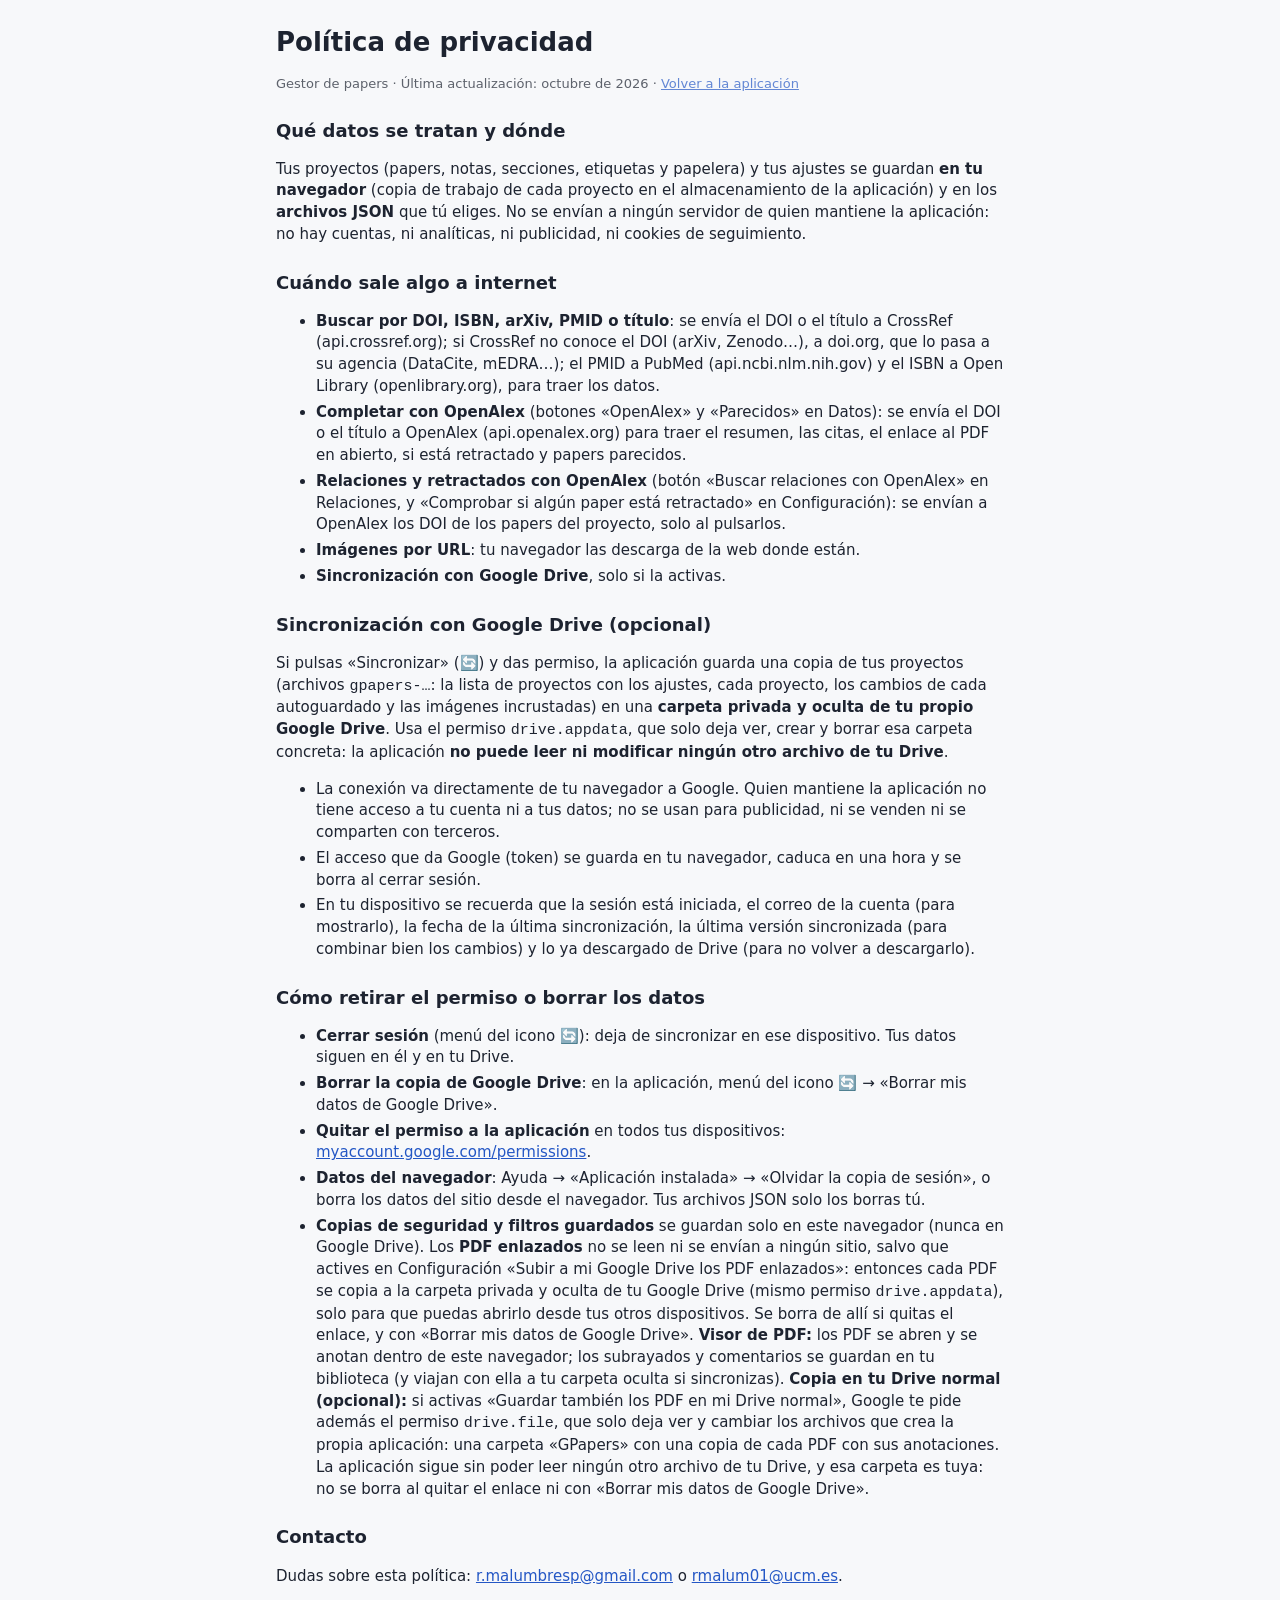
==== commit 14f2332a: "v40 ronda 3: relaciones y parecidos con OpenAlex, repaso de subrayados, Markdown para Obsidian y est" ====
--- a/privacidad.html
+++ b/privacidad.html
@@ -11,7 +11,7 @@
 <p>Tus proyectos (papers, notas, secciones, etiquetas y papelera) y tus ajustes se guardan <b>en tu navegador</b> (copia de trabajo de cada proyecto en el almacenamiento de la aplicación) y en los <b>archivos JSON</b> que tú eliges. No se envían a ningún servidor de quien mantiene la aplicación: no hay cuentas, ni analíticas, ni publicidad, ni cookies de seguimiento.</p>
 
 <h2>Cuándo sale algo a internet</h2>
-<ul><li><b>Buscar por DOI, ISBN, arXiv, PMID o título</b>: se envía el DOI o el título a CrossRef (api.crossref.org); si CrossRef no conoce el DOI (arXiv, Zenodo…), a doi.org, que lo pasa a su agencia (DataCite, mEDRA…); el PMID a PubMed (api.ncbi.nlm.nih.gov) y el ISBN a Open Library (openlibrary.org), para traer los datos.</li><li><b>Completar con OpenAlex</b> (botón en Datos): se envía el DOI o el título a OpenAlex (api.openalex.org) para traer el resumen, las citas y el enlace al PDF en abierto.</li>
+<ul><li><b>Buscar por DOI, ISBN, arXiv, PMID o título</b>: se envía el DOI o el título a CrossRef (api.crossref.org); si CrossRef no conoce el DOI (arXiv, Zenodo…), a doi.org, que lo pasa a su agencia (DataCite, mEDRA…); el PMID a PubMed (api.ncbi.nlm.nih.gov) y el ISBN a Open Library (openlibrary.org), para traer los datos.</li><li><b>Completar con OpenAlex</b> (botones «OpenAlex» y «Parecidos» en Datos): se envía el DOI o el título a OpenAlex (api.openalex.org) para traer el resumen, las citas, el enlace al PDF en abierto, si está retractado y papers parecidos.</li><li><b>Relaciones y retractados con OpenAlex</b> (botón «Buscar relaciones con OpenAlex» en Relaciones, y «Comprobar si algún paper está retractado» en Configuración): se envían a OpenAlex los DOI de los papers del proyecto, solo al pulsarlos.</li>
 <li><b>Imágenes por URL</b>: tu navegador las descarga de la web donde están.</li>
 <li><b>Sincronización con Google Drive</b>, solo si la activas.</li></ul>
 
--- a/style.css
+++ b/style.css
@@ -332,3 +332,17 @@
 /* Retractados (v40) */
 .retr{display:inline-block;font-size:calc(11.5px * var(--fz,1));font-weight:600;color:#fff;background:var(--red);border-radius:4px;padding:0 5px;margin-right:4px;vertical-align:2px;white-space:nowrap}
 .retrw{background:color-mix(in srgb,var(--red) 12%,transparent);border:1px solid var(--red);border-radius:8px;padding:8px 10px}
+/* Seguir leyendo (v40) */
+#cont{display:flex;align-items:stretch;gap:0;margin:0 0 10px;border:1px solid var(--bd);border-radius:10px;background:var(--card);overflow:hidden}
+#cont .cmain{flex:1;min-width:0;display:flex;align-items:baseline;gap:8px;border:0;border-radius:0;background:none;text-align:left;padding:8px 12px;white-space:nowrap;overflow:hidden}
+#cont .cmain span{color:var(--pri);font-weight:600}#cont .cmain b{overflow:hidden;text-overflow:ellipsis;font-weight:500;min-width:0}#cont .cmain small{opacity:.7;flex:none}
+#cont .cx{border:0;border-left:1px solid var(--bd);border-radius:0;background:none;padding:0 12px}#cont .cmain:hover{background:color-mix(in srgb,var(--pri) 7%,transparent)}
+/* Repaso de subrayados (v40) */
+#rev{max-width:640px}.revq{margin:10px 0;padding:12px 16px;border-left:5px solid var(--c);background:color-mix(in srgb,var(--c) 14%,transparent);border-radius:6px;font-size:calc(17px * var(--fz,1));line-height:1.5}
+.revm{margin:6px 0}.revs{opacity:.85;margin:8px 0 14px}.revc{margin:0;opacity:.7}#revN{opacity:.7;font-weight:400}
+/* v40: estadísticas de lectura */
+#rl{max-width:640px}.rlts{display:grid;grid-template-columns:repeat(auto-fit,minmax(130px,1fr));gap:8px;margin:8px 0 14px}
+.rlt{border:1px solid var(--bd);border-radius:8px;padding:8px 10px;display:flex;flex-direction:column;gap:2px;background:var(--card)}.rlt small{opacity:.75}.rlt b{font-size:1.35em;font-variant-numeric:tabular-nums}.rlt span{font-size:.85em;opacity:.8}
+.rlh{font-size:1em;margin:12px 0 6px}.rlc{display:flex;align-items:flex-end;gap:2px;height:120px;border-bottom:1px solid var(--bd);padding-top:4px}
+.rlb{flex:1;height:100%;display:flex;align-items:flex-end;cursor:default}.rlb i{display:block;width:100%;background:var(--pri);border-radius:4px 4px 0 0;min-height:0}.rlb:hover i{opacity:.75}
+.rlx{display:flex;justify-content:space-between;font-size:.8em;opacity:.75;margin-top:3px}.rlp{margin:4px 0;padding-left:22px}.rlp li{margin:3px 0}
